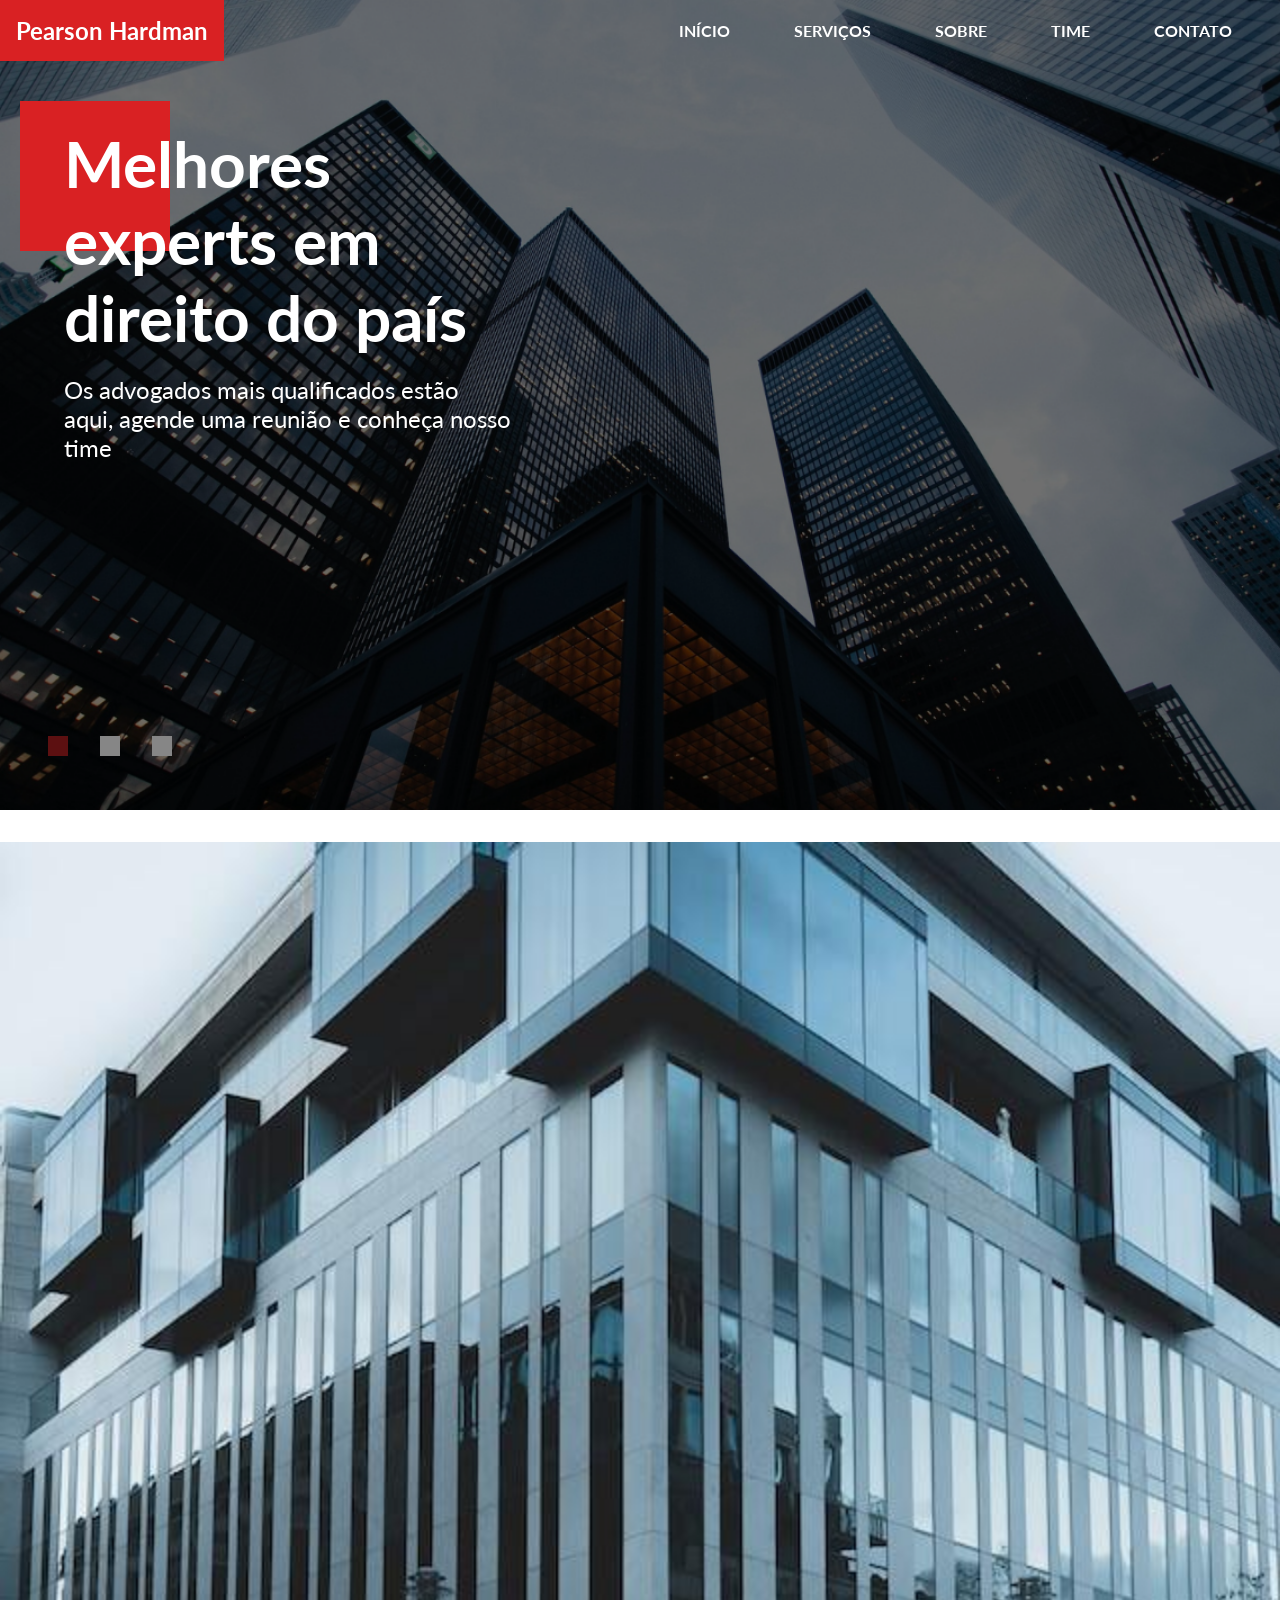
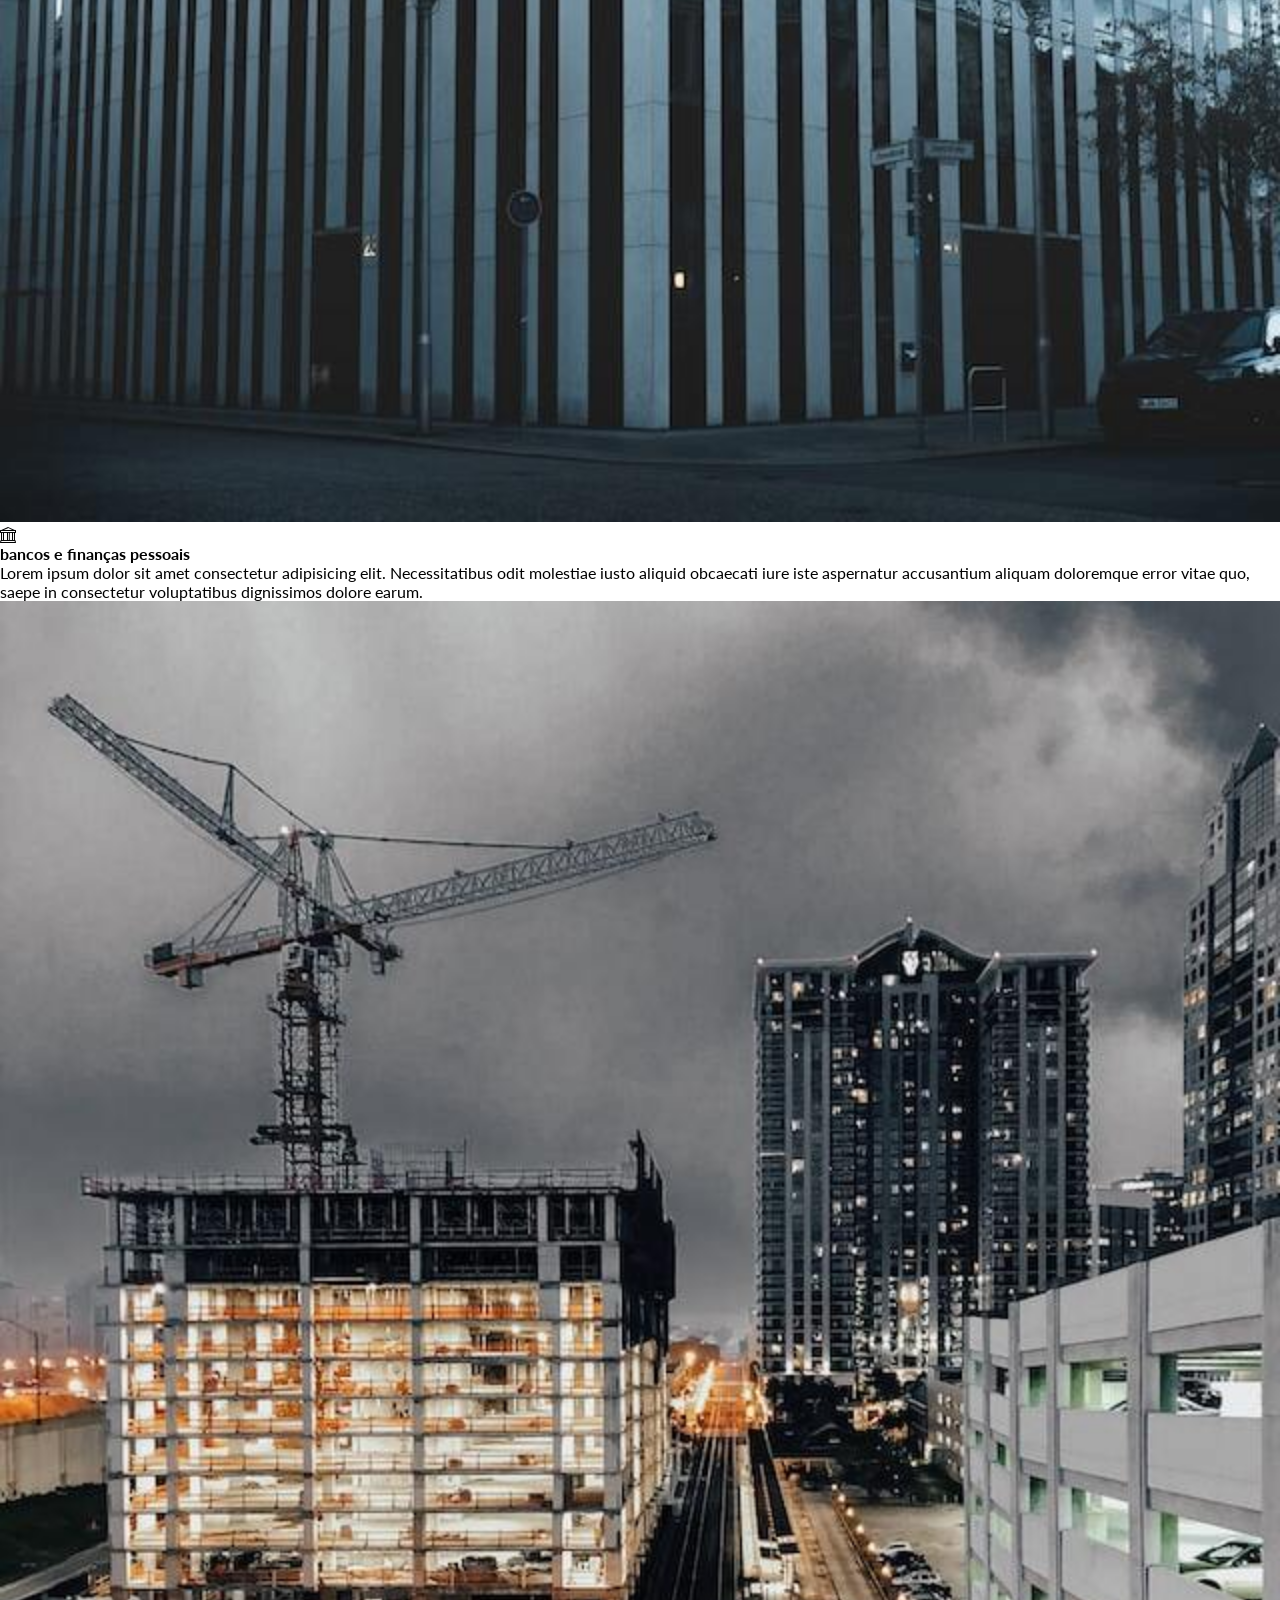
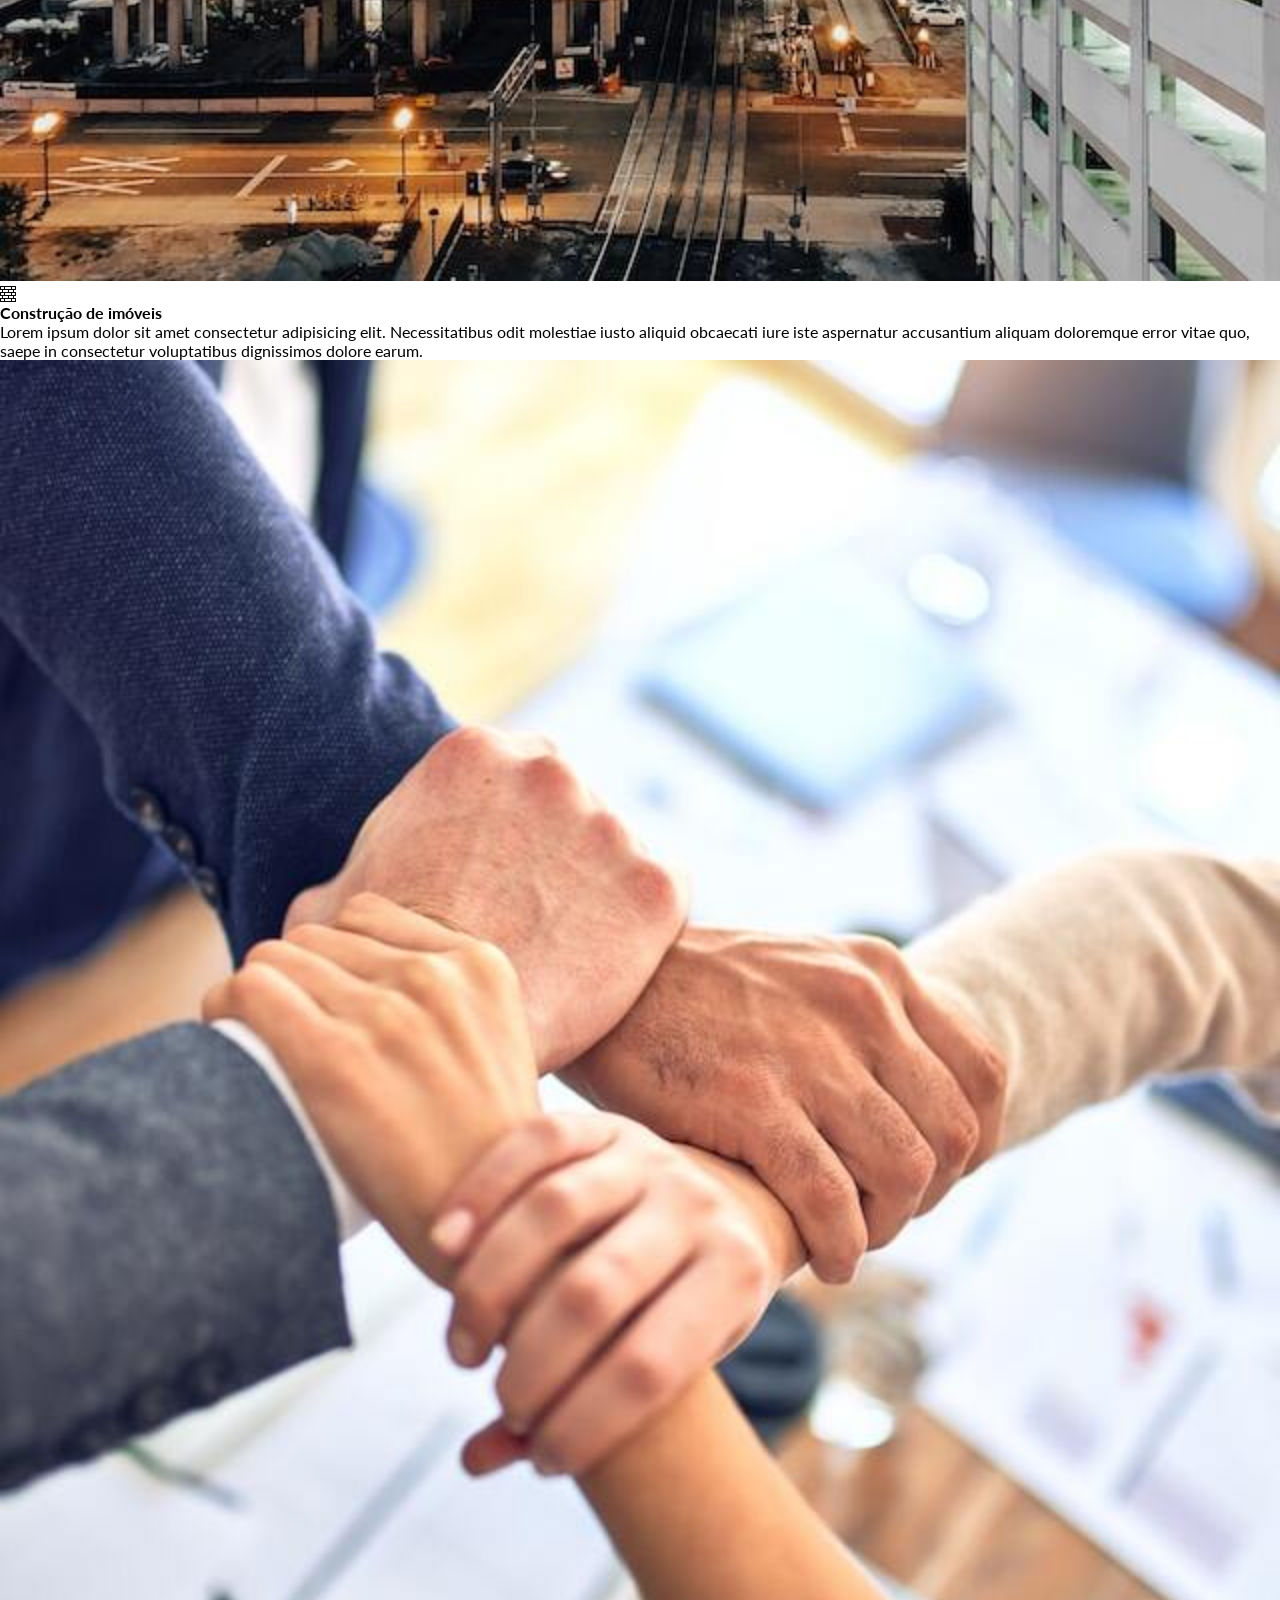
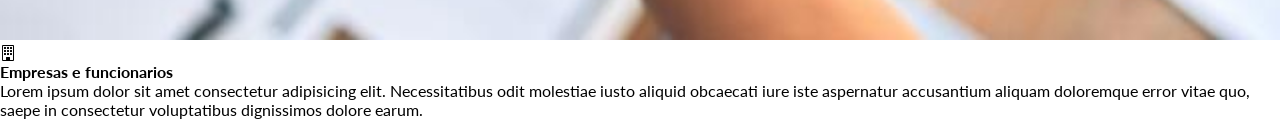
==== index.html @ b657261f "html main and div.other-services" ====
<!DOCTYPE html>
<html lang="en">
<head>
    <meta charset="UTF-8">
    <meta name="viewport" content="width=device-width, initial-scale=1.0">
    <title>Harvey</title>
    <link rel="stylesheet" href="./css/style.css">

    <!-- Google fonts -->
    <link rel="preconnect" href="https://fonts.googleapis.com">
    <link rel="preconnect" href="https://fonts.gstatic.com" crossorigin>
    <link href="https://fonts.googleapis.com/css2?family=Lato:ital,wght@0,100;0,300;0,400;0,700;0,900;1,100;1,300;1,400;1,700;1,900&display=swap" rel="stylesheet">
    <!--  Bootstrap icons-->
    <link rel="stylesheet" href="https://cdn.jsdelivr.net/npm/bootstrap-icons@1.11.3/font/bootstrap-icons.min.css">
    
</head>
<body>
    <!-- Cabeçalho e Banner -->
    <header id="header">
        <div id="inner-header">
            <h2 id="brand">Pearson Hardman</h2>
            <nav id="navbar"> 
                <a href="#header">Início</a>
                <a href="#expertise-areas">Serviços</a>
                <a href="#about">Sobre</a>
                <a href="#team">Time</a>
                <a href="#contact">Contato</a>
            </nav>
        </div>
        <div class="banner active">
            <span class="square"></span>
            <h2> Melhores experts em direito do país</h2>
            <p>Os advogados mais qualificados estão aqui, agende uma reunião e conheça nosso time</p>
        </div>
        <div class="banner">
            <span class="square"></span>
            <h2>Advogados</h2>
            <p>Melhores experts em direito do país</p>
        </div>
        <div class="dots">
            <div class="dot active"></div>
            <div class="dot"></div>
            <div class="dot"></div>
        </div>
    </header>
<!-- Áreas de atuação -->
    <main id="expertise-areas" class="text-image-section">
         </div>
         <div id="expertise-information" class="text-container">

         </div>
         <div id="expertise-image-container" class="image-container">

         </div>
         <div id="other-services">
            <div class="service">
                <img src="images/img/img/bank.jpg" alt="Banco">
                <i class="bi bi-bank"></i>
                <div class="service-info"></div>
                <h4>bancos e finanças pessoais</h4>
                <p>Lorem ipsum dolor sit amet consectetur adipisicing elit. Necessitatibus odit molestiae iusto aliquid obcaecati iure iste aspernatur accusantium aliquam doloremque error vitae quo, saepe in consectetur voluptatibus dignissimos dolore earum.</p>
                
            </div>
            <div class="service">
                <img src="images/img/img/construction.jpg" alt="Construção">
                <i class="bi bi-bricks"></i>
                <div class="service-info"></div>
                <h4>Construção de imóveis</h4>
                <p>Lorem ipsum dolor sit amet consectetur adipisicing elit. Necessitatibus odit molestiae iusto aliquid obcaecati iure iste aspernatur accusantium aliquam doloremque error vitae quo, saepe in consectetur voluptatibus dignissimos dolore earum.</p>
                
            </div>
            <div class="service">
                <img src="images/img/img/company.jpg" alt="Empresa">
                <i class="bi bi-building"></i>
                <div class="service-info"></div>
                <h4>Empresas e funcionarios</h4>
                <p>Lorem ipsum dolor sit amet consectetur adipisicing elit. Necessitatibus odit molestiae iusto aliquid obcaecati iure iste aspernatur accusantium aliquam doloremque error vitae quo, saepe in consectetur voluptatibus dignissimos dolore earum.</p>
                
            </div>
         </div>
    </main>
</body>
</html>
---- css/style.css ----
:root {
    --main-color: #d92123;
    --primary-text-color: #fff;
    --secondary-text-color: #191919;
    --secondary-color: #868686;
    --tertiary-color: #eff3f4;
    --secondary-bg-color: #5c1011;

}
* {

    font-family: "Lato";
    padding: 0;
    margin: 0;
    box-sizing: border-box;
    }
    
    a {
    text-decoration: none;
    }
    
    img {
    width: 100%;
    }
    /* id */
    #header{
        min-height: 90vh;
        background-image: url("../images/img/img/main_banner4.png") ;
        background-size: cover;
        background-position: center;
        color: var(--primary-text-color);
        margin-bottom: 2rem;
    }
    #inner-header{
        /* padrão linha */
        display: flex;
        /* alinhamento horizontal, eixo x */
        justify-content: space-between;
        /* alinhamento vertical, eixo y */
        align-items: center;
    }
    #brand {
        background-color: var(--main-color);
        padding: 1rem;
    }
    
    #navbar{
        display: flex;
        gap: 2rem;   /* espaçamento */
        text-transform: uppercase; /* texto em maiúsculo */
        margin-right: 2rem;

    }
    #navbar a{
        color: var(--primary-text-color);
        font-weight: bold;
        padding: 1rem;
    }
   
    h1 { 
        color:violet;
    }

    .banner.active{
        opacity: 1; /*banner ativo é mostrado*/

    }

    .banner{
        max-width: 45%; /*máximo de largura*/
        opacity: 0;
        padding: 4rem;
        position: absolute;
        

    }

    .banner h2{
        font-size: 4rem;
        margin-bottom: 1.2rem;
        position: relative;
        z-index: 2; /*ordenar camada*/
    }

    .banner p{
        font-size: 1.5rem;
    }

    .square{
        display: block;
        width: 150px;
        height: 150px;
        background-color: var(--main-color);
        position: absolute;
        left: 20px;
        top: 40px;
        z-index: 1;
    }
    .dots{
        display: flex;
        gap: 2rem; /*distancia entre eles*/
        position: absolute;
        bottom: 9rem;
        left: 3rem;
    }

    .dot{
        width: 20px;
        height: 20px;
        background-color: var(--secondary-color);

    }

    .dot.active{
        background-color: var(--secondary-bg-color);
    }
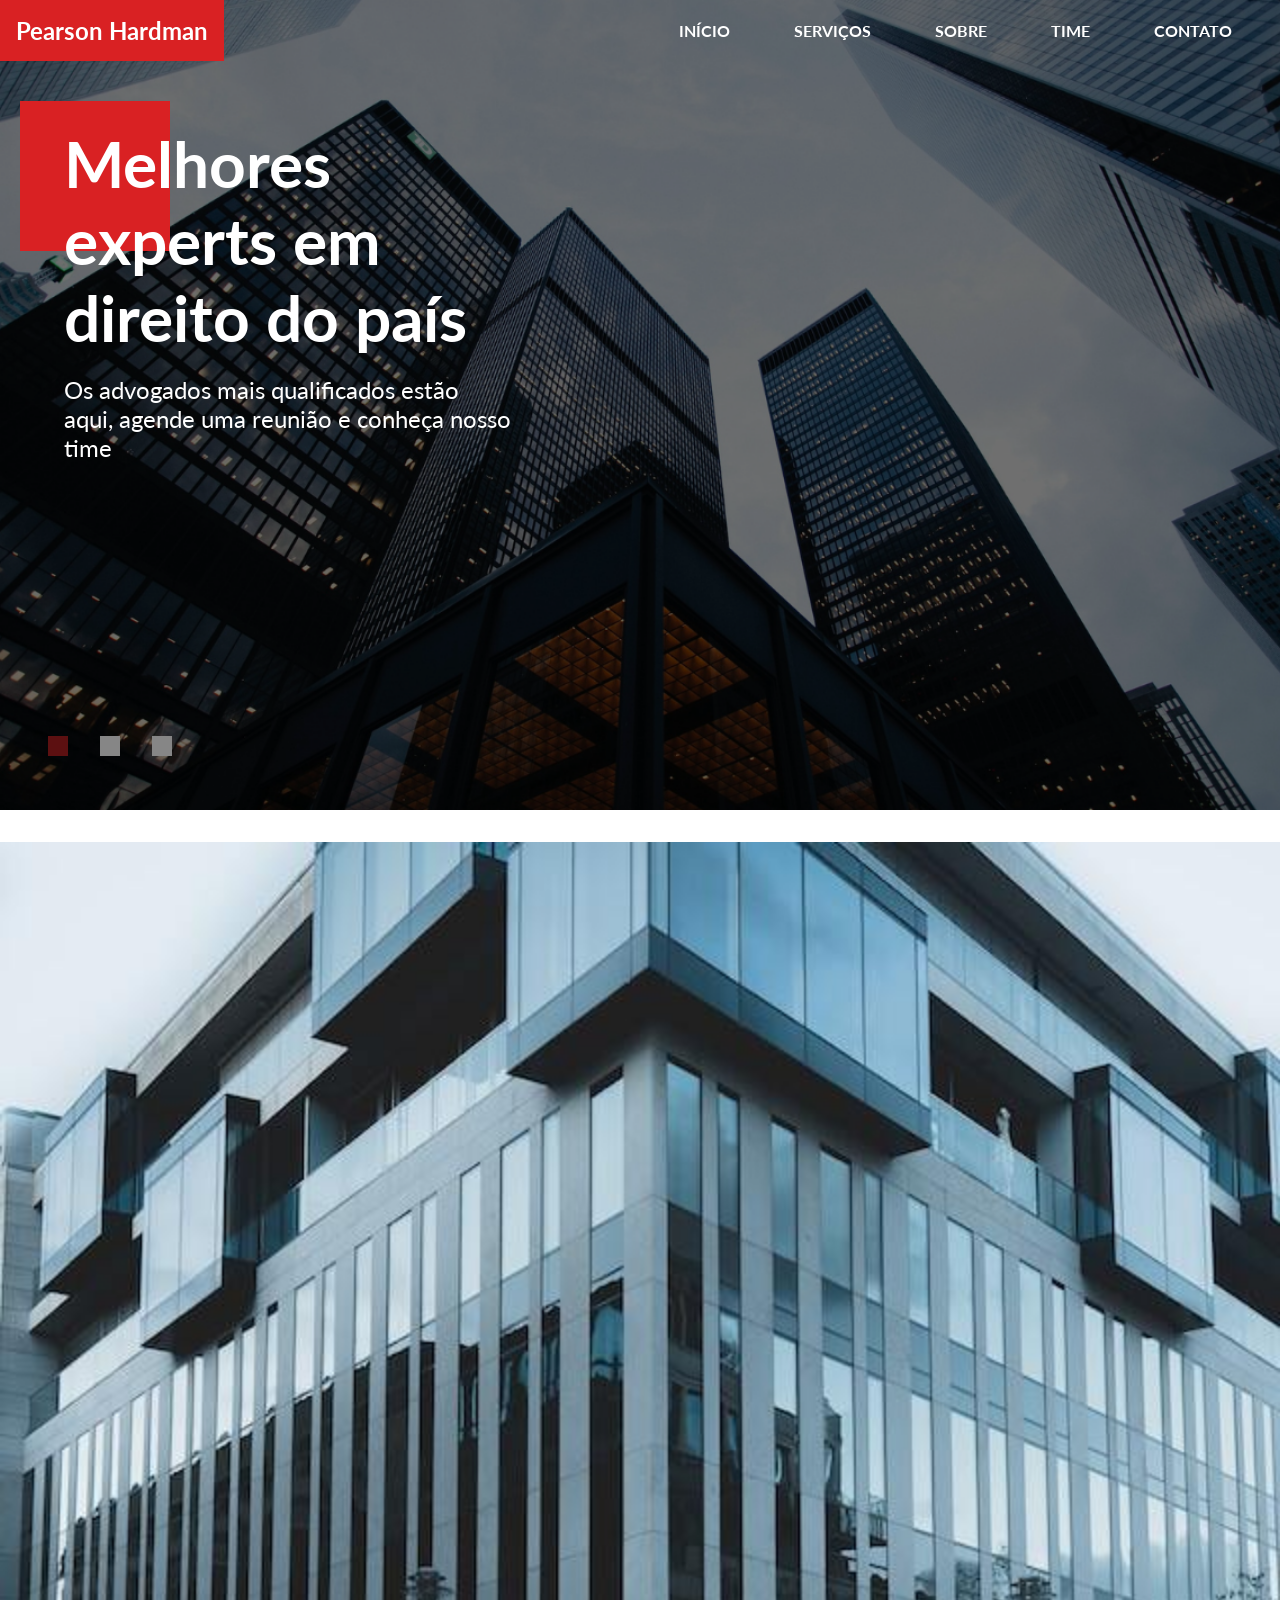
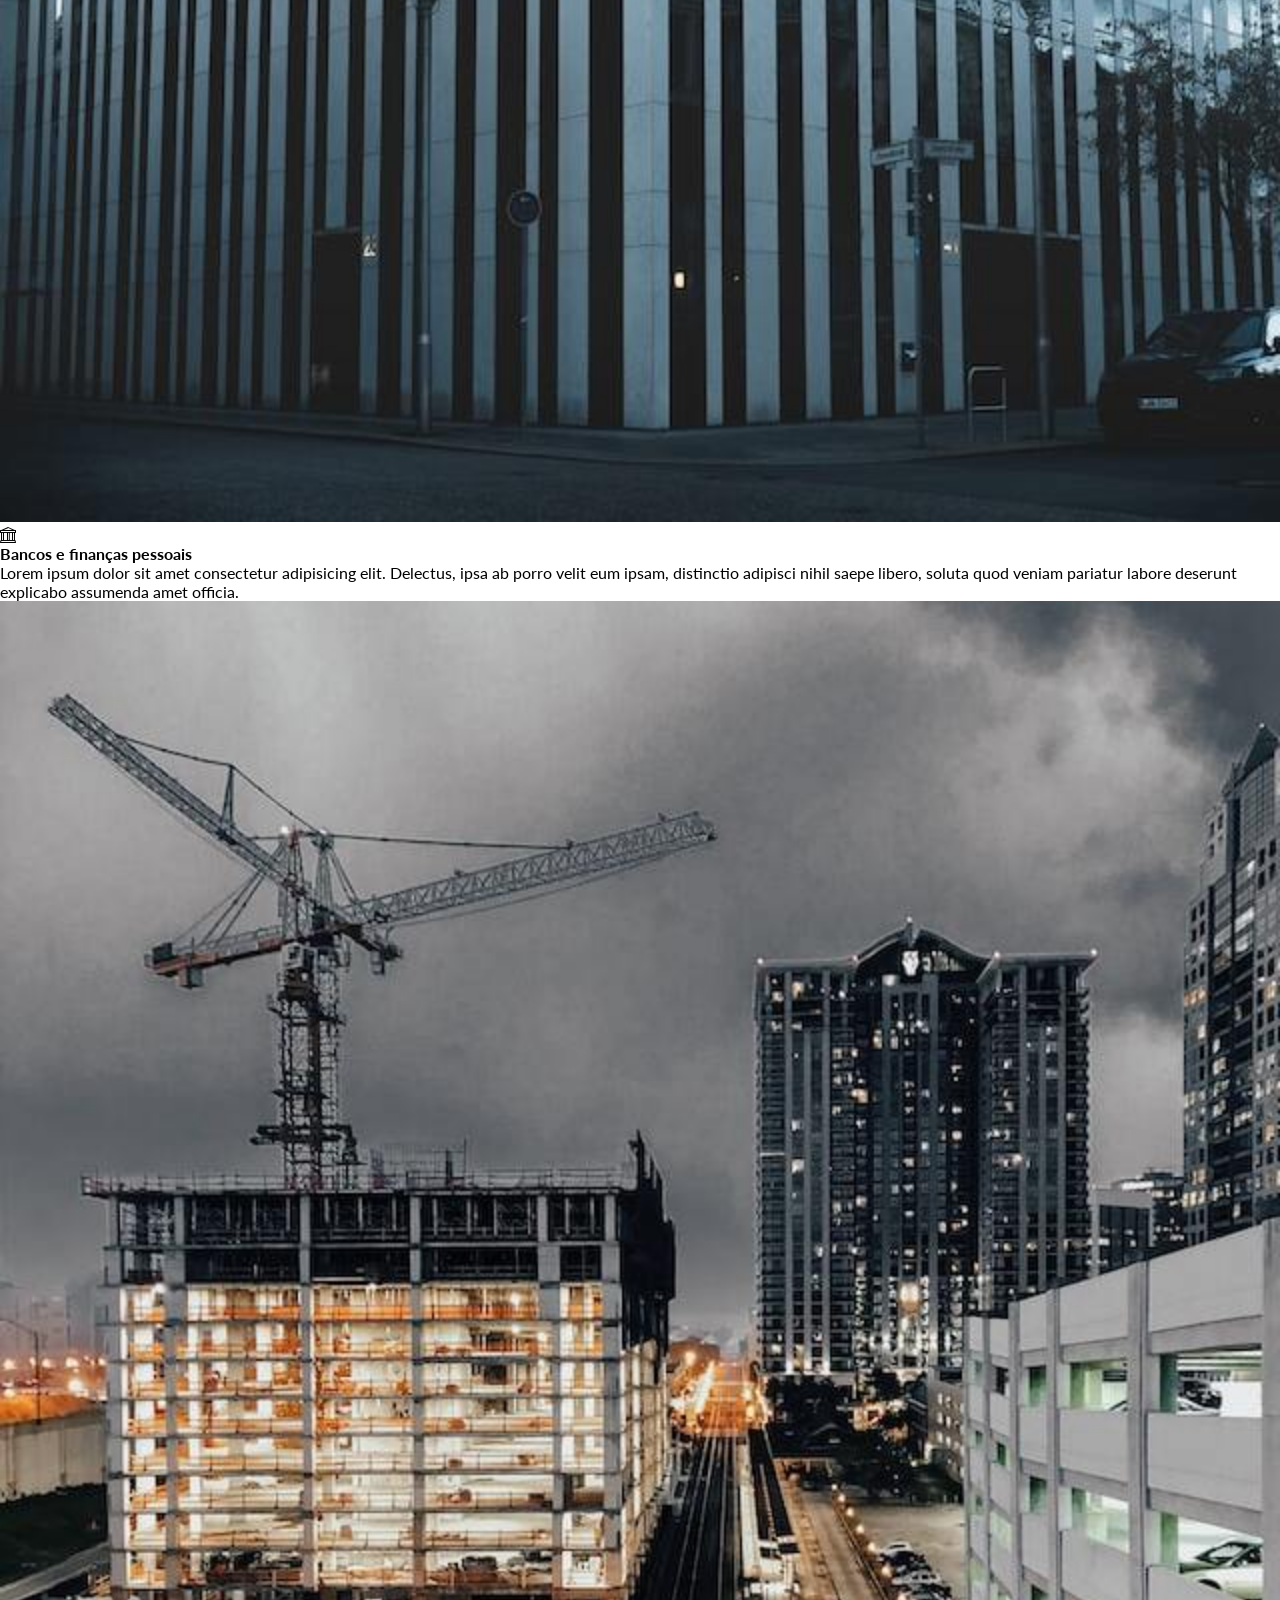
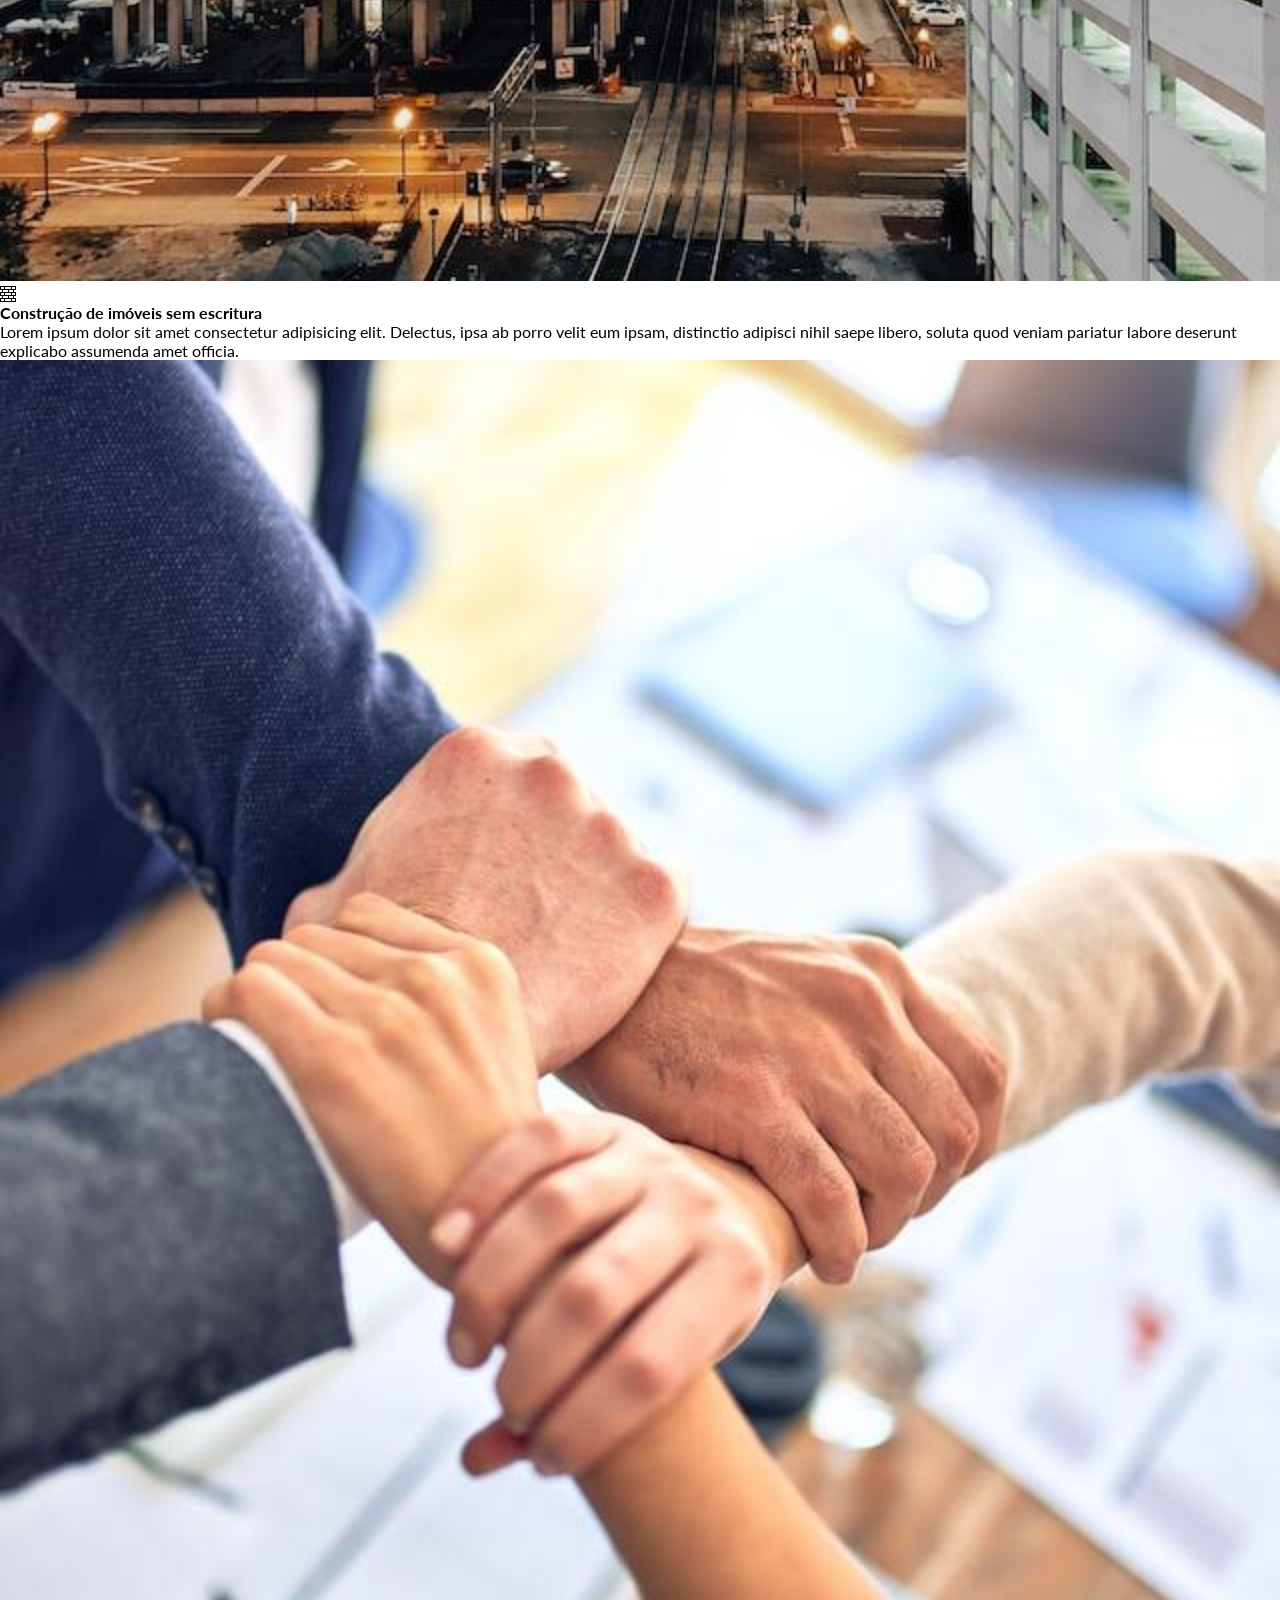
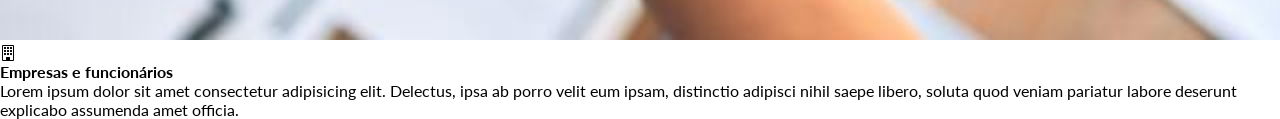
==== commit ada2b7f3: "html main and div.other-services" ====
--- a/index.html
+++ b/index.html
@@ -3,23 +3,21 @@
 <head>
     <meta charset="UTF-8">
     <meta name="viewport" content="width=device-width, initial-scale=1.0">
-    <title>Harvey</title>
+    <title>Person Hardman</title>
     <link rel="stylesheet" href="./css/style.css">
-
-    <!-- Google fonts -->
-    <link rel="preconnect" href="https://fonts.googleapis.com">
-    <link rel="preconnect" href="https://fonts.gstatic.com" crossorigin>
-    <link href="https://fonts.googleapis.com/css2?family=Lato:ital,wght@0,100;0,300;0,400;0,700;0,900;1,100;1,300;1,400;1,700;1,900&display=swap" rel="stylesheet">
-    <!--  Bootstrap icons-->
-    <link rel="stylesheet" href="https://cdn.jsdelivr.net/npm/bootstrap-icons@1.11.3/font/bootstrap-icons.min.css">
-    
+    <!-- Google Fonts -->
+        <link rel="preconnect" href="https://fonts.googleapis.com">
+        <link rel="preconnect" href="https://fonts.gstatic.com" crossorigin>
+        <link href="https://fonts.googleapis.com/css2?family=Lato:ital,wght@0,100;0,300;0,400;0,700;0,900;1,100;1,300;1,400;1,700;1,900&display=swap" rel="stylesheet">
+    <!-- Bootstrap Icons  -->
+        <link rel="stylesheet" href="https://cdn.jsdelivr.net/npm/bootstrap-icons@1.11.3/font/bootstrap-icons.min.css">
 </head>
 <body>
     <!-- Cabeçalho e Banner -->
     <header id="header">
         <div id="inner-header">
             <h2 id="brand">Pearson Hardman</h2>
-            <nav id="navbar"> 
+            <nav id="navbar">
                 <a href="#header">Início</a>
                 <a href="#expertise-areas">Serviços</a>
                 <a href="#about">Sobre</a>
@@ -28,12 +26,13 @@
             </nav>
         </div>
         <div class="banner active">
-            <span class="square"></span>
-            <h2> Melhores experts em direito do país</h2>
-            <p>Os advogados mais qualificados estão aqui, agende uma reunião e conheça nosso time</p>
+            <span class="square"></span>            
+            <h2>Melhores experts em direito do país</h2>
+            <p>Os advogados mais qualificados estão aqui, agende uma reunião e conheça nosso time
+            </p>
         </div>
         <div class="banner">
-            <span class="square"></span>
+            <span class="square"></span>            
             <h2>Advogados</h2>
             <p>Melhores experts em direito do país</p>
         </div>
@@ -43,41 +42,43 @@
             <div class="dot"></div>
         </div>
     </header>
-<!-- Áreas de atuação -->
+    <!-- Áreas de atuação -->
     <main id="expertise-areas" class="text-image-section">
-         </div>
-         <div id="expertise-information" class="text-container">
+        <div id="expertise-information" class="text-container">
+        </div>
+        <div id="expertise-image-container" class="image-container">
+        </div>
+        <div id="other-services">
+            <div class="service">
+                <img src="images/bank.jpg" alt="Banco">
+                <i class="bi bi-bank"></i>
+                <div class="service-info">
+                    <h4>Bancos e finanças pessoais</h4>
+                    <p>Lorem ipsum dolor sit amet consectetur adipisicing elit. Delectus, ipsa ab porro velit eum ipsam, distinctio adipisci nihil saepe libero, soluta quod veniam pariatur labore deserunt explicabo assumenda amet officia.</p>
+                </div>
 
-         </div>
-         <div id="expertise-image-container" class="image-container">
-
-         </div>
-         <div id="other-services">
-            <div class="service">
-                <img src="images/img/img/bank.jpg" alt="Banco">
-                <i class="bi bi-bank"></i>
-                <div class="service-info"></div>
-                <h4>bancos e finanças pessoais</h4>
-                <p>Lorem ipsum dolor sit amet consectetur adipisicing elit. Necessitatibus odit molestiae iusto aliquid obcaecati iure iste aspernatur accusantium aliquam doloremque error vitae quo, saepe in consectetur voluptatibus dignissimos dolore earum.</p>
-                
             </div>
             <div class="service">
-                <img src="images/img/img/construction.jpg" alt="Construção">
+                <img src="images/construction.jpg" alt="Construção">
                 <i class="bi bi-bricks"></i>
-                <div class="service-info"></div>
-                <h4>Construção de imóveis</h4>
-                <p>Lorem ipsum dolor sit amet consectetur adipisicing elit. Necessitatibus odit molestiae iusto aliquid obcaecati iure iste aspernatur accusantium aliquam doloremque error vitae quo, saepe in consectetur voluptatibus dignissimos dolore earum.</p>
-                
+                <div class="service-info">
+                    <h4>Construção de imóveis sem escritura</h4>
+                    <p>Lorem ipsum dolor sit amet consectetur adipisicing elit. Delectus, ipsa ab porro velit eum ipsam, distinctio adipisci nihil saepe libero, soluta quod veniam pariatur labore deserunt explicabo assumenda amet officia.</p>
+                </div>
+
+            </div>            
+            <div class="service">
+                <img src="images/company.jpg" alt="Empresa">
+                <i class="bi bi-building"></i>
+                <div class="service-info">
+                    <h4>Empresas e funcionários</h4>
+                    <p>Lorem ipsum dolor sit amet consectetur adipisicing elit. Delectus, ipsa ab porro velit eum ipsam, distinctio adipisci nihil saepe libero, soluta quod veniam pariatur labore deserunt explicabo assumenda amet officia.</p>
+                </div>
+
             </div>
-            <div class="service">
-                <img src="images/img/img/company.jpg" alt="Empresa">
-                <i class="bi bi-building"></i>
-                <div class="service-info"></div>
-                <h4>Empresas e funcionarios</h4>
-                <p>Lorem ipsum dolor sit amet consectetur adipisicing elit. Necessitatibus odit molestiae iusto aliquid obcaecati iure iste aspernatur accusantium aliquam doloremque error vitae quo, saepe in consectetur voluptatibus dignissimos dolore earum.</p>
-                
-            </div>
-         </div>
+           
+        </div>
+
     </main>
 </body>
 </html>
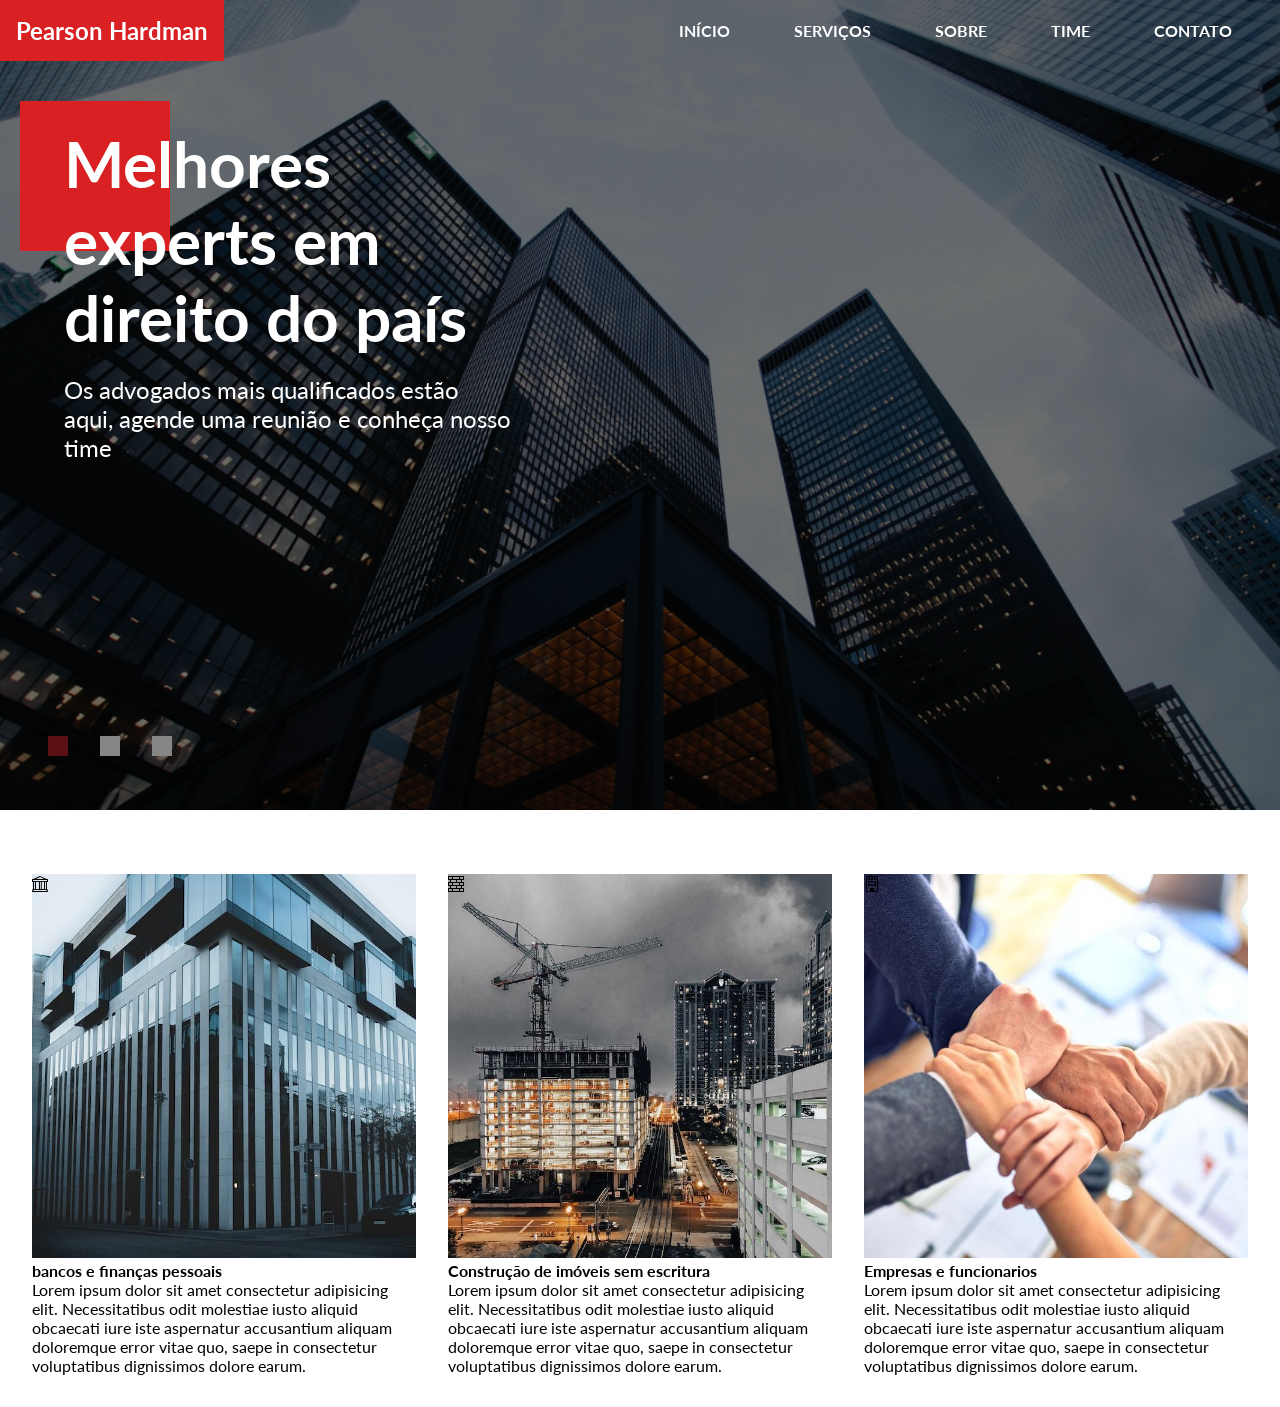
==== commit 4a0a2686: "ajuste de banner" ====
--- a/index.html
+++ b/index.html
@@ -3,21 +3,23 @@
 <head>
     <meta charset="UTF-8">
     <meta name="viewport" content="width=device-width, initial-scale=1.0">
-    <title>Person Hardman</title>
+    <title>Harvey</title>
     <link rel="stylesheet" href="./css/style.css">
-    <!-- Google Fonts -->
-        <link rel="preconnect" href="https://fonts.googleapis.com">
-        <link rel="preconnect" href="https://fonts.gstatic.com" crossorigin>
-        <link href="https://fonts.googleapis.com/css2?family=Lato:ital,wght@0,100;0,300;0,400;0,700;0,900;1,100;1,300;1,400;1,700;1,900&display=swap" rel="stylesheet">
-    <!-- Bootstrap Icons  -->
-        <link rel="stylesheet" href="https://cdn.jsdelivr.net/npm/bootstrap-icons@1.11.3/font/bootstrap-icons.min.css">
+
+    <!-- Google fonts -->
+    <link rel="preconnect" href="https://fonts.googleapis.com">
+    <link rel="preconnect" href="https://fonts.gstatic.com" crossorigin>
+    <link href="https://fonts.googleapis.com/css2?family=Lato:ital,wght@0,100;0,300;0,400;0,700;0,900;1,100;1,300;1,400;1,700;1,900&display=swap" rel="stylesheet">
+    <!--  Bootstrap icons-->
+    <link rel="stylesheet" href="https://cdn.jsdelivr.net/npm/bootstrap-icons@1.11.3/font/bootstrap-icons.min.css">
+    
 </head>
 <body>
     <!-- Cabeçalho e Banner -->
     <header id="header">
         <div id="inner-header">
             <h2 id="brand">Pearson Hardman</h2>
-            <nav id="navbar">
+            <nav id="navbar"> 
                 <a href="#header">Início</a>
                 <a href="#expertise-areas">Serviços</a>
                 <a href="#about">Sobre</a>
@@ -26,13 +28,12 @@
             </nav>
         </div>
         <div class="banner active">
-            <span class="square"></span>            
-            <h2>Melhores experts em direito do país</h2>
-            <p>Os advogados mais qualificados estão aqui, agende uma reunião e conheça nosso time
-            </p>
+            <span class="square"></span>
+            <h2> Melhores experts em direito do país</h2>
+            <p>Os advogados mais qualificados estão aqui, agende uma reunião e conheça nosso time</p>
         </div>
         <div class="banner">
-            <span class="square"></span>            
+            <span class="square"></span>
             <h2>Advogados</h2>
             <p>Melhores experts em direito do país</p>
         </div>
@@ -42,43 +43,41 @@
             <div class="dot"></div>
         </div>
     </header>
-    <!-- Áreas de atuação -->
+<!-- Áreas de atuação -->
     <main id="expertise-areas" class="text-image-section">
-        <div id="expertise-information" class="text-container">
-        </div>
-        <div id="expertise-image-container" class="image-container">
-        </div>
-        <div id="other-services">
+         </div>
+         <div id="expertise-information" class="text-container">
+
+         </div>
+         <div id="expertise-image-container" class="image-container">
+
+         </div>
+         <div id="other-services">
             <div class="service">
-                <img src="images/bank.jpg" alt="Banco">
+                <img src="images/img/img/bank.jpg" alt="Banco">
                 <i class="bi bi-bank"></i>
-                <div class="service-info">
-                    <h4>Bancos e finanças pessoais</h4>
-                    <p>Lorem ipsum dolor sit amet consectetur adipisicing elit. Delectus, ipsa ab porro velit eum ipsam, distinctio adipisci nihil saepe libero, soluta quod veniam pariatur labore deserunt explicabo assumenda amet officia.</p>
-                </div>
-
+                <div class="service-info"></div>
+                <h4>bancos e finanças pessoais</h4>
+                <p>Lorem ipsum dolor sit amet consectetur adipisicing elit. Necessitatibus odit molestiae iusto aliquid obcaecati iure iste aspernatur accusantium aliquam doloremque error vitae quo, saepe in consectetur voluptatibus dignissimos dolore earum.</p>
+                
             </div>
             <div class="service">
-                <img src="images/construction.jpg" alt="Construção">
+                <img src="images/img/img/construction.jpg" alt="Construção">
                 <i class="bi bi-bricks"></i>
-                <div class="service-info">
-                    <h4>Construção de imóveis sem escritura</h4>
-                    <p>Lorem ipsum dolor sit amet consectetur adipisicing elit. Delectus, ipsa ab porro velit eum ipsam, distinctio adipisci nihil saepe libero, soluta quod veniam pariatur labore deserunt explicabo assumenda amet officia.</p>
-                </div>
-
-            </div>            
+                <div class="service-info"></div>
+                <h4>Construção de imóveis sem escritura</h4>
+                <p>Lorem ipsum dolor sit amet consectetur adipisicing elit. Necessitatibus odit molestiae iusto aliquid obcaecati iure iste aspernatur accusantium aliquam doloremque error vitae quo, saepe in consectetur voluptatibus dignissimos dolore earum.</p>
+                
+            </div>
             <div class="service">
-                <img src="images/company.jpg" alt="Empresa">
+                <img src="images/img/img/company.jpg" alt="Empresa">
                 <i class="bi bi-building"></i>
-                <div class="service-info">
-                    <h4>Empresas e funcionários</h4>
-                    <p>Lorem ipsum dolor sit amet consectetur adipisicing elit. Delectus, ipsa ab porro velit eum ipsam, distinctio adipisci nihil saepe libero, soluta quod veniam pariatur labore deserunt explicabo assumenda amet officia.</p>
-                </div>
-
+                <div class="service-info"></div>
+                <h4>Empresas e funcionarios</h4>
+                <p>Lorem ipsum dolor sit amet consectetur adipisicing elit. Necessitatibus odit molestiae iusto aliquid obcaecati iure iste aspernatur accusantium aliquam doloremque error vitae quo, saepe in consectetur voluptatibus dignissimos dolore earum.</p>
+                
             </div>
-           
-        </div>
-
+         </div>
     </main>
 </body>
 </html>
--- a/css/style.css
+++ b/css/style.css
@@ -113,4 +113,23 @@
 
     .dot.active{
         background-color: var(--secondary-bg-color);
+    }
+    
+    #other-services{
+        width: 100%;
+        display: flex;
+        gap: 2rem;
+        padding: 2rem;
+
+    }
+
+    .service{
+        position: relative;
+
+    }
+    
+    .service i{
+        position: absolute;
+        left: 0;
+        top: 0;
     }
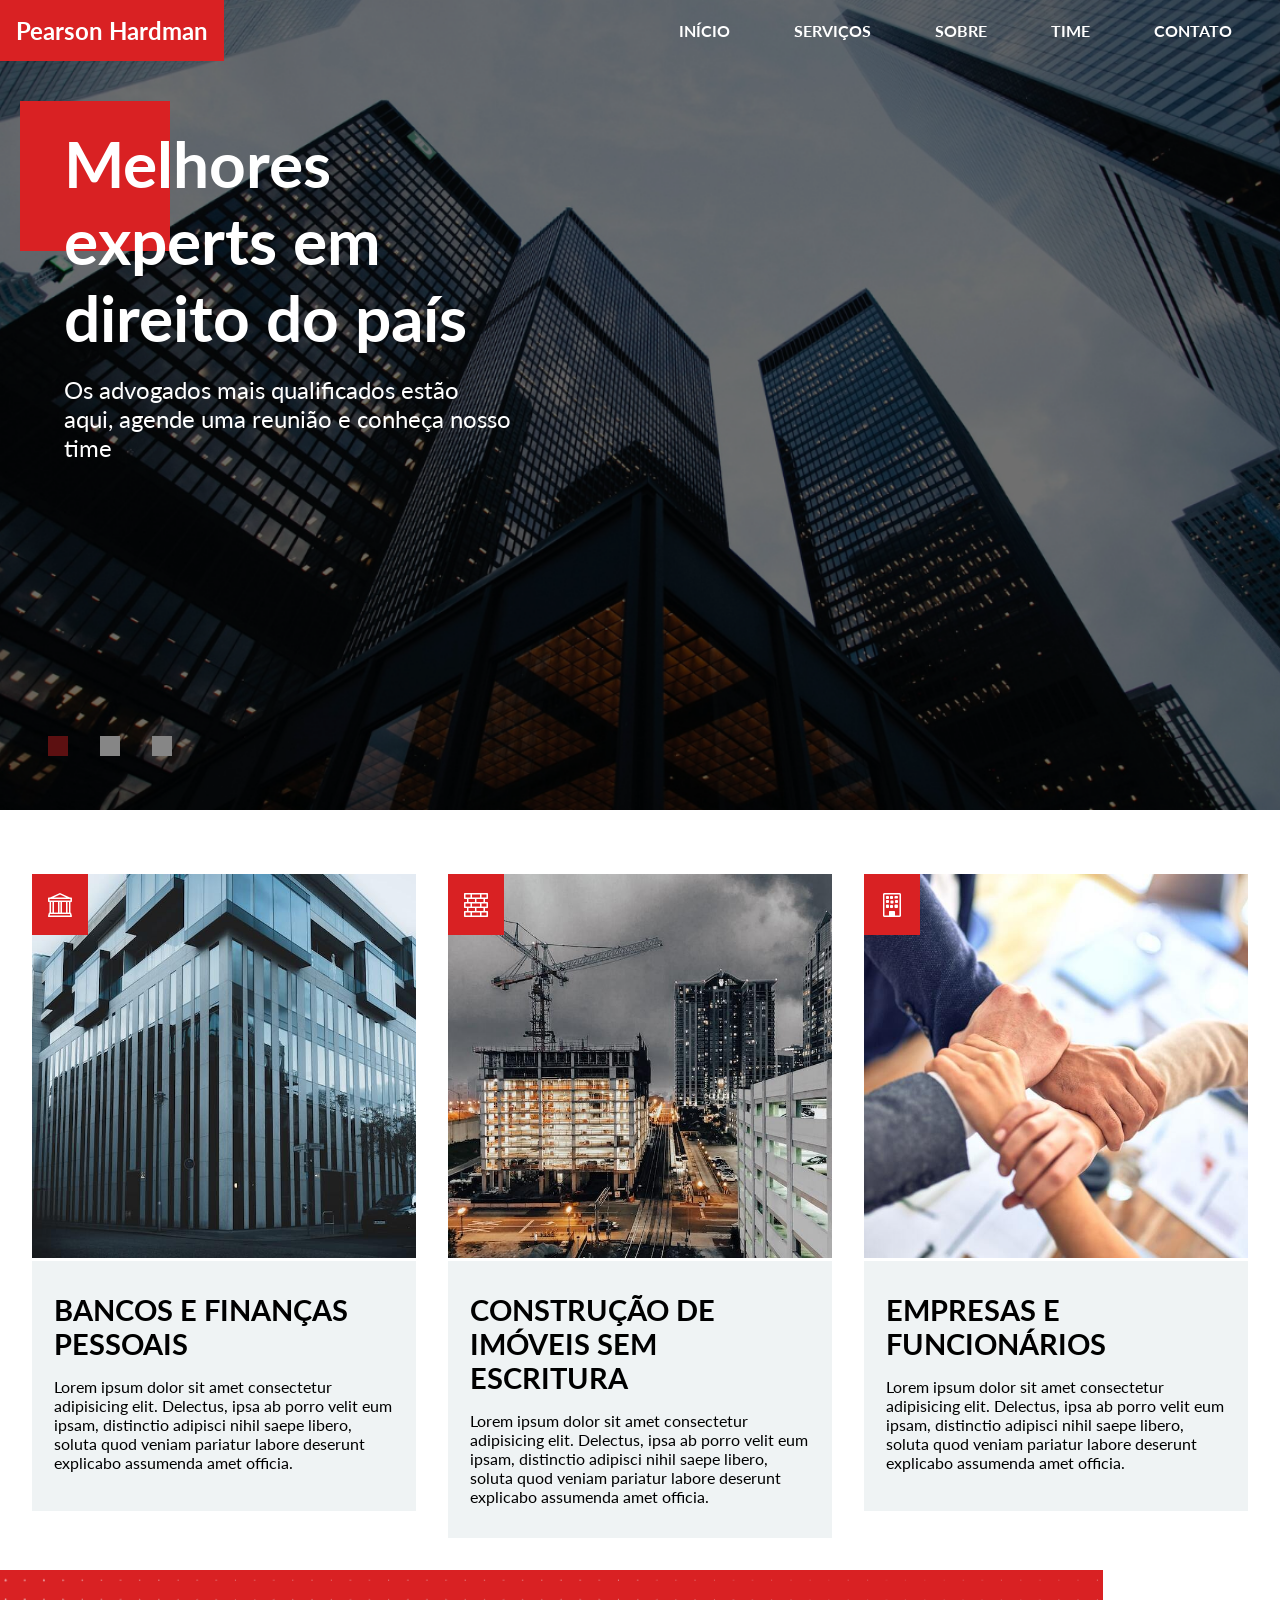
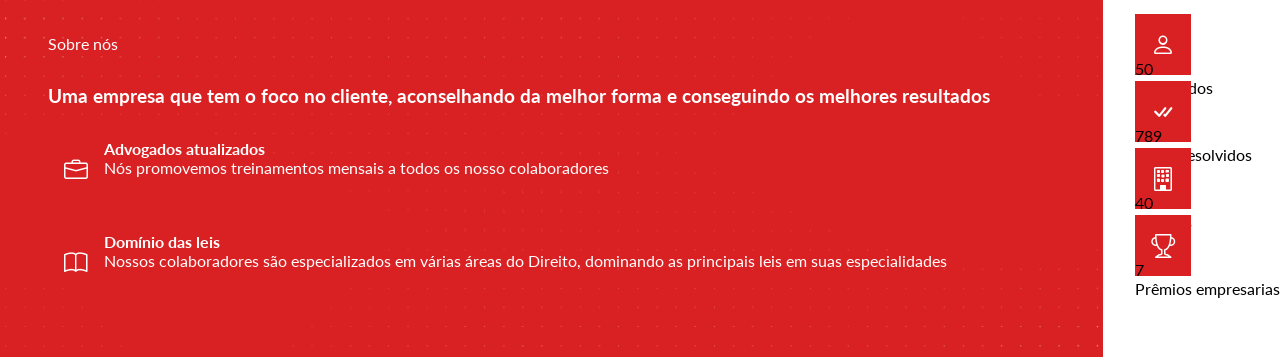
==== commit c30861ea: "Atualização CSS" ====
--- a/index.html
+++ b/index.html
@@ -3,23 +3,21 @@
 <head>
     <meta charset="UTF-8">
     <meta name="viewport" content="width=device-width, initial-scale=1.0">
-    <title>Harvey</title>
+    <title>Person Hardman</title>
     <link rel="stylesheet" href="./css/style.css">
-
-    <!-- Google fonts -->
-    <link rel="preconnect" href="https://fonts.googleapis.com">
-    <link rel="preconnect" href="https://fonts.gstatic.com" crossorigin>
-    <link href="https://fonts.googleapis.com/css2?family=Lato:ital,wght@0,100;0,300;0,400;0,700;0,900;1,100;1,300;1,400;1,700;1,900&display=swap" rel="stylesheet">
-    <!--  Bootstrap icons-->
-    <link rel="stylesheet" href="https://cdn.jsdelivr.net/npm/bootstrap-icons@1.11.3/font/bootstrap-icons.min.css">
-    
+    <!-- Google Fonts -->
+        <link rel="preconnect" href="https://fonts.googleapis.com">
+        <link rel="preconnect" href="https://fonts.gstatic.com" crossorigin>
+        <link href="https://fonts.googleapis.com/css2?family=Lato:ital,wght@0,100;0,300;0,400;0,700;0,900;1,100;1,300;1,400;1,700;1,900&display=swap" rel="stylesheet">
+    <!-- Bootstrap Icons  -->
+        <link rel="stylesheet" href="https://cdn.jsdelivr.net/npm/bootstrap-icons@1.11.3/font/bootstrap-icons.min.css">
 </head>
 <body>
     <!-- Cabeçalho e Banner -->
     <header id="header">
         <div id="inner-header">
             <h2 id="brand">Pearson Hardman</h2>
-            <nav id="navbar"> 
+            <nav id="navbar">
                 <a href="#header">Início</a>
                 <a href="#expertise-areas">Serviços</a>
                 <a href="#about">Sobre</a>
@@ -28,12 +26,13 @@
             </nav>
         </div>
         <div class="banner active">
-            <span class="square"></span>
-            <h2> Melhores experts em direito do país</h2>
-            <p>Os advogados mais qualificados estão aqui, agende uma reunião e conheça nosso time</p>
+            <span class="square"></span>            
+            <h2>Melhores experts em direito do país</h2>
+            <p>Os advogados mais qualificados estão aqui, agende uma reunião e conheça nosso time
+            </p>
         </div>
         <div class="banner">
-            <span class="square"></span>
+            <span class="square"></span>            
             <h2>Advogados</h2>
             <p>Melhores experts em direito do país</p>
         </div>
@@ -43,41 +42,87 @@
             <div class="dot"></div>
         </div>
     </header>
-<!-- Áreas de atuação -->
+    <!-- Áreas de atuação -->
     <main id="expertise-areas" class="text-image-section">
-         </div>
-         <div id="expertise-information" class="text-container">
-
-         </div>
-         <div id="expertise-image-container" class="image-container">
-
-         </div>
-         <div id="other-services">
+        <div id="expertise-information" class="text-container">
+        </div>
+        <div id="expertise-image-container" class="image-container">
+        </div>
+        <div id="other-services">
             <div class="service">
-                <img src="images/img/img/bank.jpg" alt="Banco">
+                <img src="images/bank.jpg" alt="Banco">
                 <i class="bi bi-bank"></i>
-                <div class="service-info"></div>
-                <h4>bancos e finanças pessoais</h4>
-                <p>Lorem ipsum dolor sit amet consectetur adipisicing elit. Necessitatibus odit molestiae iusto aliquid obcaecati iure iste aspernatur accusantium aliquam doloremque error vitae quo, saepe in consectetur voluptatibus dignissimos dolore earum.</p>
-                
+                <div class="service-info">
+                    <h4>Bancos e finanças pessoais</h4>
+                    <p>Lorem ipsum dolor sit amet consectetur adipisicing elit. Delectus, ipsa ab porro velit eum ipsam, distinctio adipisci nihil saepe libero, soluta quod veniam pariatur labore deserunt explicabo assumenda amet officia.</p>
+                </div>
             </div>
             <div class="service">
-                <img src="images/img/img/construction.jpg" alt="Construção">
+                <img src="images/construction.jpg" alt="Construção">
                 <i class="bi bi-bricks"></i>
-                <div class="service-info"></div>
-                <h4>Construção de imóveis sem escritura</h4>
-                <p>Lorem ipsum dolor sit amet consectetur adipisicing elit. Necessitatibus odit molestiae iusto aliquid obcaecati iure iste aspernatur accusantium aliquam doloremque error vitae quo, saepe in consectetur voluptatibus dignissimos dolore earum.</p>
-                
+                <div class="service-info">
+                    <h4>Construção de imóveis sem escritura</h4>
+                    <p>Lorem ipsum dolor sit amet consectetur adipisicing elit. Delectus, ipsa ab porro velit eum ipsam, distinctio adipisci nihil saepe libero, soluta quod veniam pariatur labore deserunt explicabo assumenda amet officia.</p>
+                </div>
+
+            </div>            
+            <div class="service">
+                <img src="images/company.jpg" alt="Empresa">
+                <i class="bi bi-building"></i>
+                <div class="service-info">
+                    <h4>Empresas e funcionários</h4>
+                    <p>Lorem ipsum dolor sit amet consectetur adipisicing elit. Delectus, ipsa ab porro velit eum ipsam, distinctio adipisci nihil saepe libero, soluta quod veniam pariatur labore deserunt explicabo assumenda amet officia.</p>
+                </div>
+
             </div>
-            <div class="service">
-                <img src="images/img/img/company.jpg" alt="Empresa">
+           
+        </div>
+
+    </main>
+    <!-- Seção Sobre nós -->
+    <section id="about">
+        <div id="about-text">
+            <p class="section-subtitle">Sobre nós</p>
+            <h3 class="section-title">
+                Uma empresa que tem o foco no cliente, aconselhando da melhor forma e conseguindo os melhores resultados
+            </h3>
+            <div class="about-description">
+                <i class="bi bi-briefcase"></i>
+                <div>
+                    <h4>Advogados atualizados</h4>
+                    <p>Nós promovemos treinamentos mensais a todos os nosso colaboradores</p>
+                </div>
+            </div>
+            <div class="about-description">
+                <i class="bi bi-book"></i>
+                <div>
+                    <h4>Domínio das leis</h4>
+                    <p>Nossos colaboradores são especializados em várias áreas do Direito, dominando as principais leis em suas especialidades</p>
+                </div>
+            </div>
+        </div>
+        <div id="about-data">
+            <div class="data">
+                <i class="bi bi-person"></i>
+                <p class="number">50</p>
+                <p class="text">Advogados</p>
+            </div>
+            <div class="data">
+                <i class="bi bi-check-all"></i>
+                <p class="number">789</p>
+                <p class="text">Casos resolvidos</p>
+            </div>
+            <div class="data">
                 <i class="bi bi-building"></i>
-                <div class="service-info"></div>
-                <h4>Empresas e funcionarios</h4>
-                <p>Lorem ipsum dolor sit amet consectetur adipisicing elit. Necessitatibus odit molestiae iusto aliquid obcaecati iure iste aspernatur accusantium aliquam doloremque error vitae quo, saepe in consectetur voluptatibus dignissimos dolore earum.</p>
-                
+                <p class="number">40</p>
+                <p class="text">Clientes</p>
             </div>
-         </div>
-    </main>
+            <div class="data">
+                <i class="bi bi-trophy"></i>
+                <p class="number">7</p>
+                <p class="text">Prêmios empresarias</p>
+            </div>
+        </div>
+    </section>
 </body>
 </html>
--- a/css/style.css
+++ b/css/style.css
@@ -1,135 +1,185 @@
 :root {
-    --main-color: #d92123;
-    --primary-text-color: #fff;
-    --secondary-text-color: #191919;
-    --secondary-color: #868686;
-    --tertiary-color: #eff3f4;
-    --secondary-bg-color: #5c1011;
+    --main-color:#d92123;
+    --primary-text-color:#fff;
+    --secondary-text-color:#191919;
+    --secondary-color:#868686;
+    --tertiary-color:#eff3f4;
+    --secondary-bg-color:#5c1011;
+}
 
-}
 * {
-
     font-family: "Lato";
     padding: 0;
     margin: 0;
     box-sizing: border-box;
-    }
-    
-    a {
+}
+
+a {
     text-decoration: none;
-    }
-    
-    img {
+}
+
+img {
     width: 100%;
-    }
-    /* id */
-    #header{
-        min-height: 90vh;
-        background-image: url("../images/img/img/main_banner4.png") ;
-        background-size: cover;
-        background-position: center;
-        color: var(--primary-text-color);
-        margin-bottom: 2rem;
-    }
-    #inner-header{
-        /* padrão linha */
-        display: flex;
-        /* alinhamento horizontal, eixo x */
-        justify-content: space-between;
-        /* alinhamento vertical, eixo y */
-        align-items: center;
-    }
-    #brand {
-        background-color: var(--main-color);
-        padding: 1rem;
-    }
-    
-    #navbar{
-        display: flex;
-        gap: 2rem;   /* espaçamento */
-        text-transform: uppercase; /* texto em maiúsculo */
-        margin-right: 2rem;
+}
 
-    }
-    #navbar a{
-        color: var(--primary-text-color);
-        font-weight: bold;
-        padding: 1rem;
-    }
-   
-    h1 { 
-        color:violet;
-    }
+i {
+    background-color: var(--main-color);
+    color: var(--primary-text-color);
+    font-size: 1.5rem;
+    padding: 1rem;
+}
 
-    .banner.active{
-        opacity: 1; /*banner ativo é mostrado*/
+/* id */
+#header{
+    min-height: 90vh;
+    background-image: url("../images/main_banner4.png");
+    background-size: cover;
+    background-position: center;
+    color: var(--primary-text-color);
+    margin-bottom: 2rem;
+}
 
-    }
+#inner-header{
+    /* padrão linha */
+    display: flex;
+    /* alinhamento é horizontal, eixo x */
+    justify-content: space-between;
+    /* alinhamento vertical, eixo y */
+    align-items: center;
+}
 
-    .banner{
-        max-width: 45%; /*máximo de largura*/
-        opacity: 0;
-        padding: 4rem;
-        position: absolute;
-        
+#brand {
+    background-color: var(--main-color);
+    padding: 1rem;
+}
 
-    }
+#navbar {
+    display: flex;
+    gap: 2rem;
+    text-transform: uppercase;
+    margin-right: 2rem;
+}
 
-    .banner h2{
-        font-size: 4rem;
-        margin-bottom: 1.2rem;
-        position: relative;
-        z-index: 2; /*ordenar camada*/
-    }
+#navbar a {
+    color: var(--primary-text-color);
+    font-weight: bold;
+    padding: 1rem;
+}
 
-    .banner p{
-        font-size: 1.5rem;
-    }
+.banner.active{
+    opacity: 1; /* banner ativo é mostrado */
+}
 
-    .square{
-        display: block;
-        width: 150px;
-        height: 150px;
-        background-color: var(--main-color);
-        position: absolute;
-        left: 20px;
-        top: 40px;
-        z-index: 1;
-    }
-    .dots{
-        display: flex;
-        gap: 2rem; /*distancia entre eles*/
-        position: absolute;
-        bottom: 9rem;
-        left: 3rem;
-    }
+.banner{
+    max-width: 45%;
+    opacity: 0;
+    padding: 4rem;
+    position: absolute;
+}
 
-    .dot{
-        width: 20px;
-        height: 20px;
-        background-color: var(--secondary-color);
+.banner h2{
+    font-size: 4rem;
+    margin-bottom: 1.2rem;
+    position: relative;
+    z-index:2;
+}
 
-    }
+.banner p{
+    font-size: 1.5rem;
+}
 
-    .dot.active{
-        background-color: var(--secondary-bg-color);
-    }
-    
-    #other-services{
-        width: 100%;
-        display: flex;
-        gap: 2rem;
-        padding: 2rem;
+.square{
+    display:block;
+    width: 150px;
+    height: 150px;
+    background-color: var(--main-color);
+    position: absolute;
+    left: 20px;
+    top: 40px;
+    z-index:1;
+}
 
-    }
+.dots{
+    display:flex;
+    gap:2rem;
+    position: absolute;
+    bottom: 9rem;
+    left:3rem;
+}
 
-    .service{
-        position: relative;
+.dot{
+    width: 20px;
+    height: 20px;
+    background-color: var(--secondary-color);
+}
 
-    }
-    
-    .service i{
-        position: absolute;
-        left: 0;
-        top: 0;
-    }+.dot.active{
+    background-color: var(--secondary-bg-color);
+}
+
+#other-services{
+    width: 100%;
+    display: flex;
+    gap:2rem;
+    padding: 2rem;
+}
+
+.service{
+    position: relative;
+}
+
+.service i{
+    position: absolute;
+    left:0;
+    top:0;
+}
+
+.service-info{
+    background-color: var(--tertiary-color);
+    padding: 2rem 1.4rem;
+    min-height: 250px;
+}
+
+.service h4{
+    font-size: 1.8rem;
+    margin-bottom: 1rem;
+    text-transform: uppercase;
+}
+
+/* Section about - Sobre nós */
+#about{
+    display: flex;
+    flex-wrap: wrap;
+    align-items: center;
+    gap: 2rem;
+}
+#about-text{
+    background-image: url("../images/pattern.png");
+    background-size: cover;
+    background-position: center;
+    color: var(--primary-text-color);
+    display: flex;
+    flex: 1 1 0;
+    /* flex: grow shrink basis */
+    /* grow - define quanto o elemento cresce em relação aos outros */
+    /* shrink - define quanto ele encolhe quando não há espaço */
+    /* basis - define o tamanho inicial do elemento antes de aplicar o crescimento e encolhimento */
+    flex-direction: column;
+    justify-content: center;
+    gap: 2rem;
+    padding: 4rem 3rem;
+
+}
+
+#about-text .section-subtitle,
+#about-text .section-title{
+    color: var(--primary-text-color)
+}
+
+#about-text i {
+    background-color: transparent;
+}
+
+.about-description{
+    display: flex;
+}
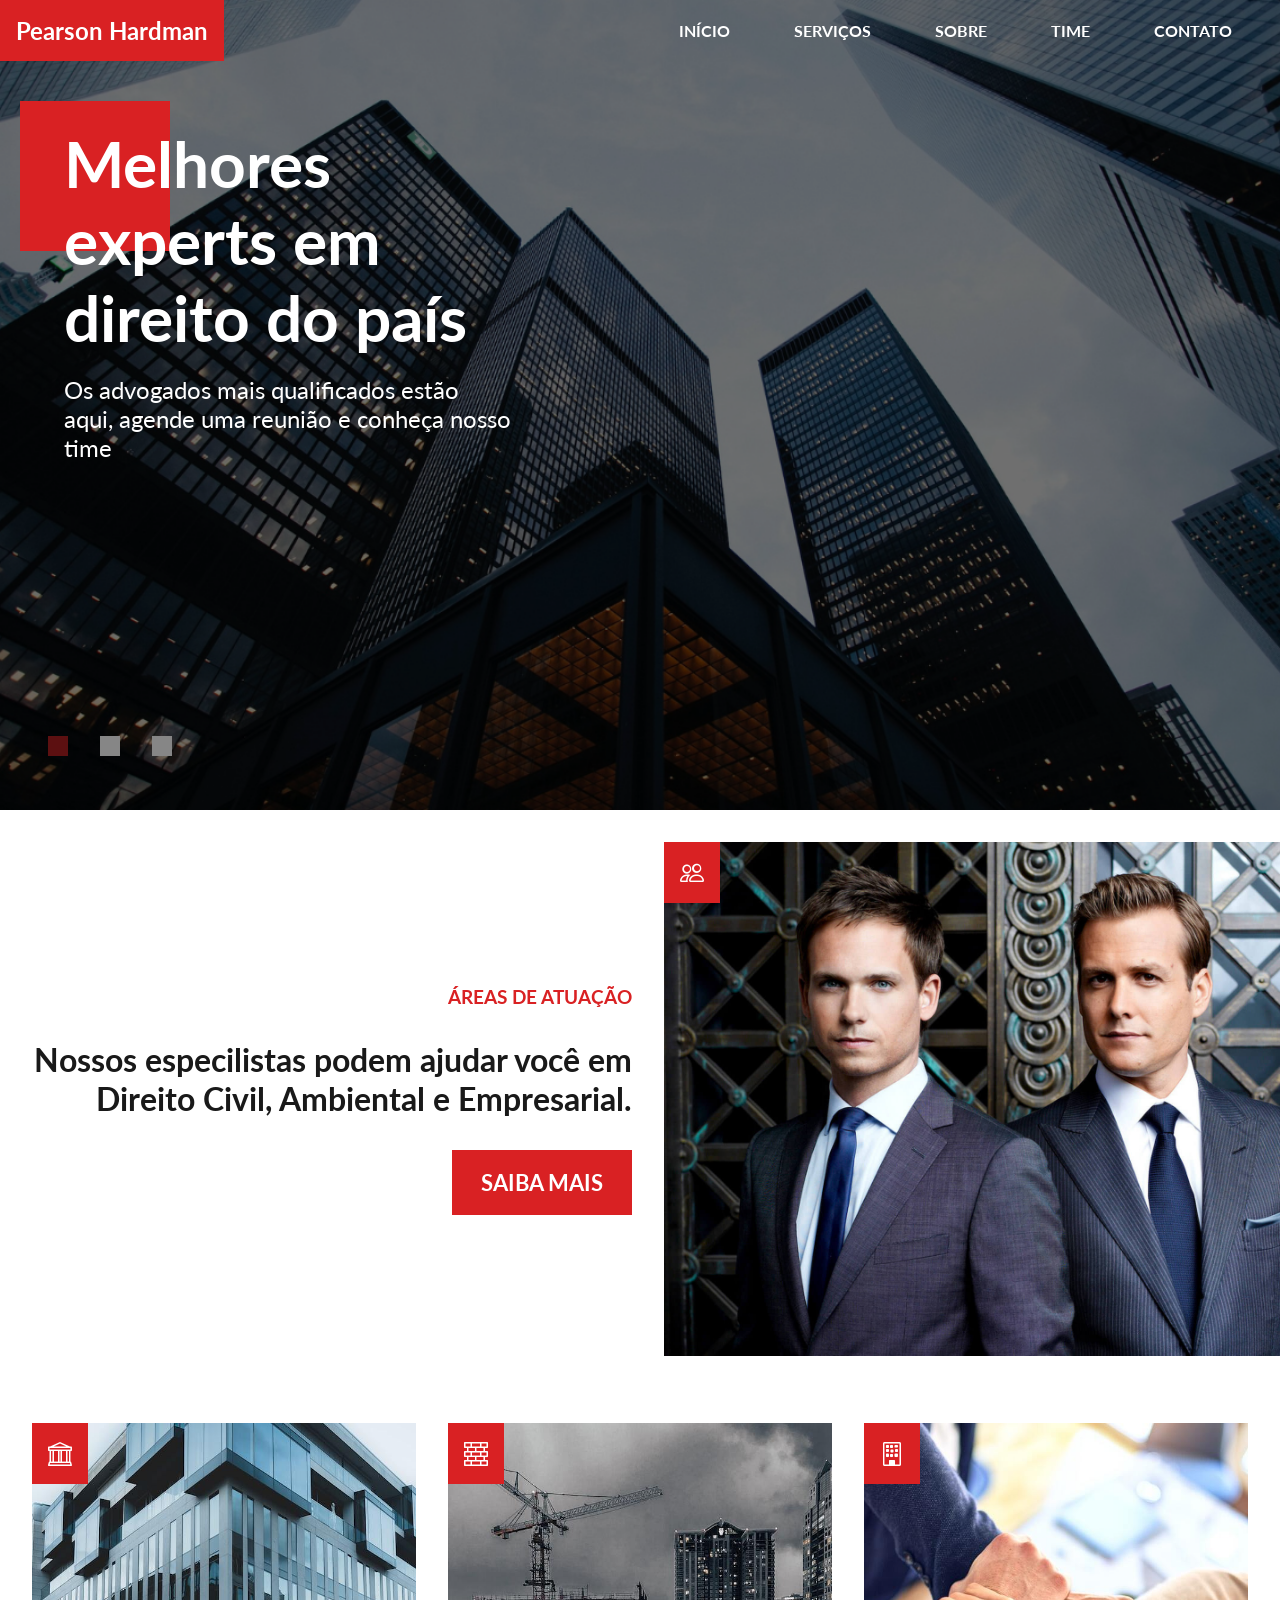
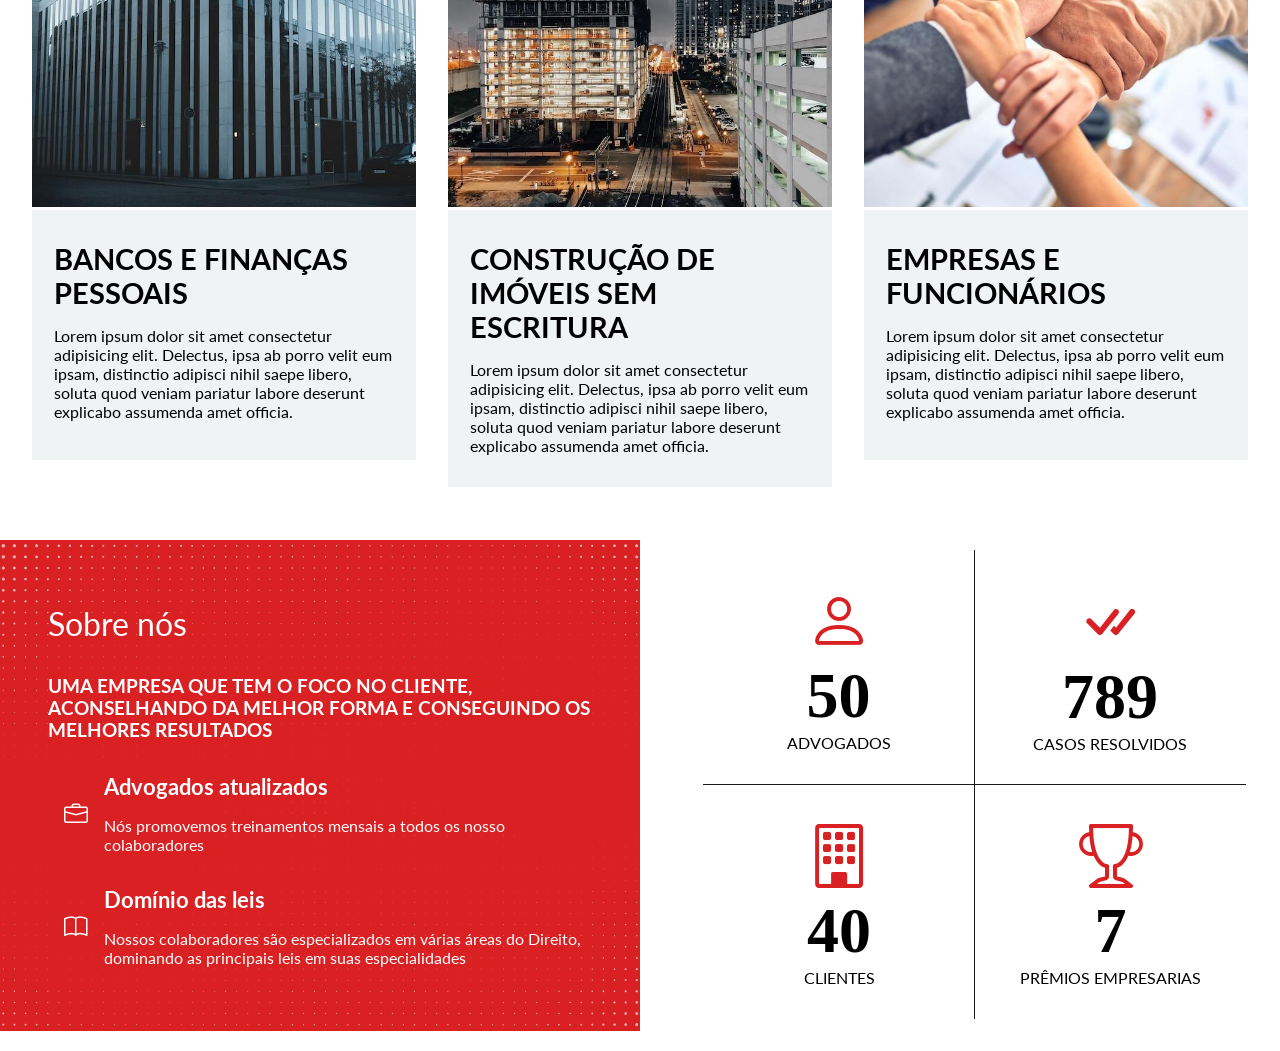
==== commit 17f0aa75: "Atualização CSS" ====
--- a/index.html
+++ b/index.html
@@ -45,8 +45,14 @@
     <!-- Áreas de atuação -->
     <main id="expertise-areas" class="text-image-section">
         <div id="expertise-information" class="text-container">
+            <h3 class="section-title">Áreas de atuação</h3>
+            <p class="section-subtitle">Nossos especilistas podem ajudar você em Direito Civil, Ambiental e Empresarial.</p>
+            <a href="#" class="btn">Saiba Mais</a>
         </div>
         <div id="expertise-image-container" class="image-container">
+            <i class="bi bi-people"></i>
+            <img src="images/employees_banner.jpg" alt="Advogados da Person Hardman">
+            
         </div>
         <div id="other-services">
             <div class="service">
--- a/css/style.css
+++ b/css/style.css
@@ -117,11 +117,55 @@
     background-color: var(--secondary-bg-color);
 }
 
+/* Áreas de atuação */
+.text-image-section{
+    display: flex;
+    flex-wrap: wrap;
+    gap: 2rem;
+}
+.text-container{
+    display: flex;
+    flex: 2 1 0;
+    gap: 2rem;
+    flex-direction: column;
+    justify-content: center;
+    text-align: right;
+    font-weight: bold;
+    
+}
+
+.image-container{
+    flex: 1 1 300px;
+    position: relative;
+
+}
+.image-container i{
+    position: absolute;
+    
+}
+.section-title{
+    color: var(--main-color);
+    text-transform: uppercase;
+    
+}
+.section-subtitle{
+    color: var(--secondary-text-color);
+    font-size: 2rem;
+}
+.btn{
+    padding: 1.2rem 1.8rem;
+    text-transform: uppercase;
+    font-size: 1.4rem;
+    background-color: var(--main-color);
+    color: var(--primary-text-color);
+    align-self: end;
+}
 #other-services{
     width: 100%;
     display: flex;
     gap:2rem;
     padding: 2rem;
+    /* flex-wrap: wrap; */
 }
 
 .service{
@@ -182,4 +226,53 @@
 
 .about-description{
     display: flex;
-}
+    align-items: center;
+}
+.about-description h4{
+    font-size: 1.4rem;
+    margin-bottom: 1rem;
+}
+#about-data{
+    display: flex;
+    flex: 1 1 0;
+    flex-wrap: wrap;
+    padding: 2rem;
+
+}
+#about-data .data{
+    width: 50%;
+    display: flex;
+    flex-direction: column;
+    justify-content: center;
+    align-items: center;
+    padding: 2rem; 
+    margin-top: -1px;
+    margin-left: -1px;
+}
+#about-data .data:first-child{
+    border-right: 1px solid var(--secondary-text-color);
+    border-bottom: 1px solid var(--secondary-text-color);
+
+}
+#about-data .data:last-child{
+    border-left: 1px solid var(--secondary-text-color);
+    border-top: 1px solid var(--secondary-text-color);
+
+
+}
+
+#about-data .data i{
+    background-color: transparent;
+    color: var(--main-color);
+    font-size: 4rem;
+    padding: 0;
+
+
+}
+.data .number{
+    font-size: 4rem;
+    font-weight: 900;
+}
+.data .text{
+    text-transform: uppercase;
+}
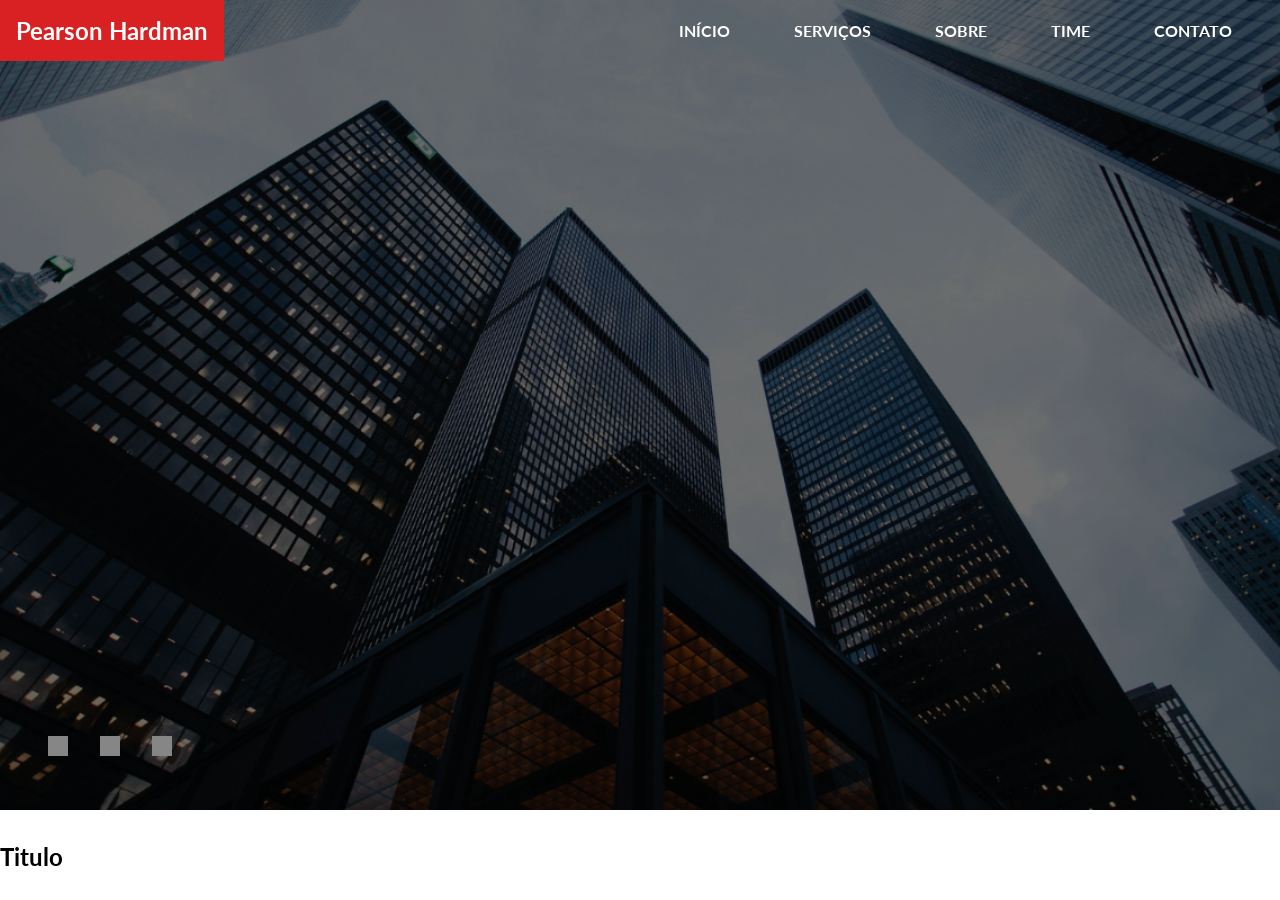
==== commit 833083bf: "Atualização Css" ====
--- a/index.html
+++ b/index.html
@@ -1,23 +1,24 @@
 <!DOCTYPE html>
-<html lang="en">
+<html lang="pt-br">
 <head>
     <meta charset="UTF-8">
     <meta name="viewport" content="width=device-width, initial-scale=1.0">
-    <title>Person Hardman</title>
+    <title>Harvey</title>
     <link rel="stylesheet" href="./css/style.css">
-    <!-- Google Fonts -->
-        <link rel="preconnect" href="https://fonts.googleapis.com">
-        <link rel="preconnect" href="https://fonts.gstatic.com" crossorigin>
-        <link href="https://fonts.googleapis.com/css2?family=Lato:ital,wght@0,100;0,300;0,400;0,700;0,900;1,100;1,300;1,400;1,700;1,900&display=swap" rel="stylesheet">
-    <!-- Bootstrap Icons  -->
-        <link rel="stylesheet" href="https://cdn.jsdelivr.net/npm/bootstrap-icons@1.11.3/font/bootstrap-icons.min.css">
+
+    <!-- Google fonts -->
+    <link rel="preconnect" href="https://fonts.googleapis.com">
+    <link rel="preconnect" href="https://fonts.gstatic.com" crossorigin>
+    <link href="https://fonts.googleapis.com/css2?family=Lato:ital,wght@0,100;0,300;0,400;0,700;0,900;1,100;1,300;1,400;1,700;1,900&display=swap" rel="stylesheet">
+    <!--  Bootstrap icons-->
+    <link rel="stylesheet" href="https://cdn.jsdelivr.net/npm/bootstrap-icons@1.11.3/font/bootstrap-icons.min.css">
+    
 </head>
 <body>
-    <!-- Cabeçalho e Banner -->
     <header id="header">
         <div id="inner-header">
             <h2 id="brand">Pearson Hardman</h2>
-            <nav id="navbar">
+            <nav id="navbar"> 
                 <a href="#header">Início</a>
                 <a href="#expertise-areas">Serviços</a>
                 <a href="#about">Sobre</a>
@@ -25,110 +26,17 @@
                 <a href="#contact">Contato</a>
             </nav>
         </div>
-        <div class="banner active">
-            <span class="square"></span>            
-            <h2>Melhores experts em direito do país</h2>
-            <p>Os advogados mais qualificados estão aqui, agende uma reunião e conheça nosso time
-            </p>
-        </div>
         <div class="banner">
-            <span class="square"></span>            
-            <h2>Advogados</h2>
-            <p>Melhores experts em direito do país</p>
+            <span class="square"></span>
+            <h2> Melhores experts em direito do país</h2>
+            <p>Os advogados mais qualificados estão aqui, agende uma reunião e conheça nosso time</p>
         </div>
         <div class="dots">
-            <div class="dot active"></div>
+            <div class="dot"></div>
             <div class="dot"></div>
             <div class="dot"></div>
         </div>
     </header>
-    <!-- Áreas de atuação -->
-    <main id="expertise-areas" class="text-image-section">
-        <div id="expertise-information" class="text-container">
-            <h3 class="section-title">Áreas de atuação</h3>
-            <p class="section-subtitle">Nossos especilistas podem ajudar você em Direito Civil, Ambiental e Empresarial.</p>
-            <a href="#" class="btn">Saiba Mais</a>
-        </div>
-        <div id="expertise-image-container" class="image-container">
-            <i class="bi bi-people"></i>
-            <img src="images/employees_banner.jpg" alt="Advogados da Person Hardman">
-            
-        </div>
-        <div id="other-services">
-            <div class="service">
-                <img src="images/bank.jpg" alt="Banco">
-                <i class="bi bi-bank"></i>
-                <div class="service-info">
-                    <h4>Bancos e finanças pessoais</h4>
-                    <p>Lorem ipsum dolor sit amet consectetur adipisicing elit. Delectus, ipsa ab porro velit eum ipsam, distinctio adipisci nihil saepe libero, soluta quod veniam pariatur labore deserunt explicabo assumenda amet officia.</p>
-                </div>
-            </div>
-            <div class="service">
-                <img src="images/construction.jpg" alt="Construção">
-                <i class="bi bi-bricks"></i>
-                <div class="service-info">
-                    <h4>Construção de imóveis sem escritura</h4>
-                    <p>Lorem ipsum dolor sit amet consectetur adipisicing elit. Delectus, ipsa ab porro velit eum ipsam, distinctio adipisci nihil saepe libero, soluta quod veniam pariatur labore deserunt explicabo assumenda amet officia.</p>
-                </div>
-
-            </div>            
-            <div class="service">
-                <img src="images/company.jpg" alt="Empresa">
-                <i class="bi bi-building"></i>
-                <div class="service-info">
-                    <h4>Empresas e funcionários</h4>
-                    <p>Lorem ipsum dolor sit amet consectetur adipisicing elit. Delectus, ipsa ab porro velit eum ipsam, distinctio adipisci nihil saepe libero, soluta quod veniam pariatur labore deserunt explicabo assumenda amet officia.</p>
-                </div>
-
-            </div>
-           
-        </div>
-
-    </main>
-    <!-- Seção Sobre nós -->
-    <section id="about">
-        <div id="about-text">
-            <p class="section-subtitle">Sobre nós</p>
-            <h3 class="section-title">
-                Uma empresa que tem o foco no cliente, aconselhando da melhor forma e conseguindo os melhores resultados
-            </h3>
-            <div class="about-description">
-                <i class="bi bi-briefcase"></i>
-                <div>
-                    <h4>Advogados atualizados</h4>
-                    <p>Nós promovemos treinamentos mensais a todos os nosso colaboradores</p>
-                </div>
-            </div>
-            <div class="about-description">
-                <i class="bi bi-book"></i>
-                <div>
-                    <h4>Domínio das leis</h4>
-                    <p>Nossos colaboradores são especializados em várias áreas do Direito, dominando as principais leis em suas especialidades</p>
-                </div>
-            </div>
-        </div>
-        <div id="about-data">
-            <div class="data">
-                <i class="bi bi-person"></i>
-                <p class="number">50</p>
-                <p class="text">Advogados</p>
-            </div>
-            <div class="data">
-                <i class="bi bi-check-all"></i>
-                <p class="number">789</p>
-                <p class="text">Casos resolvidos</p>
-            </div>
-            <div class="data">
-                <i class="bi bi-building"></i>
-                <p class="number">40</p>
-                <p class="text">Clientes</p>
-            </div>
-            <div class="data">
-                <i class="bi bi-trophy"></i>
-                <p class="number">7</p>
-                <p class="text">Prêmios empresarias</p>
-            </div>
-        </div>
-    </section>
+    <h2>Titulo</h2>
 </body>
 </html>
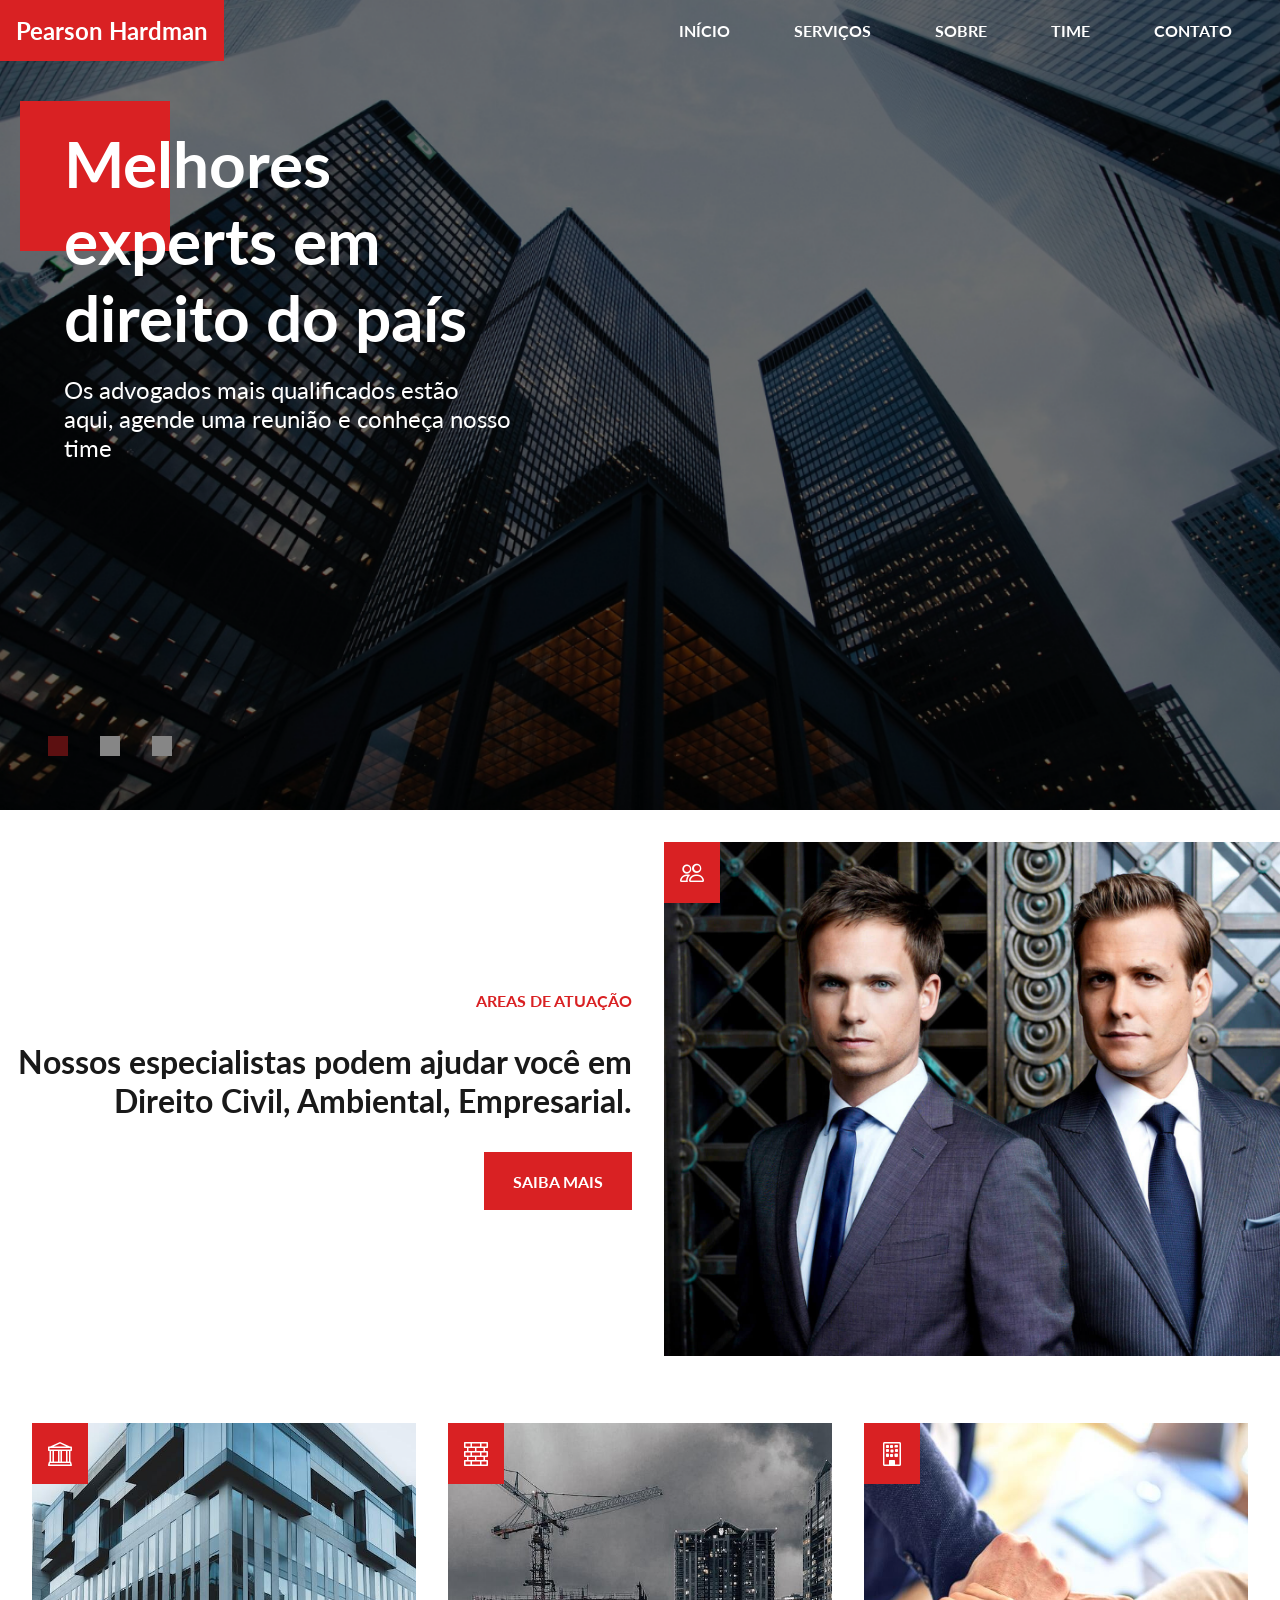
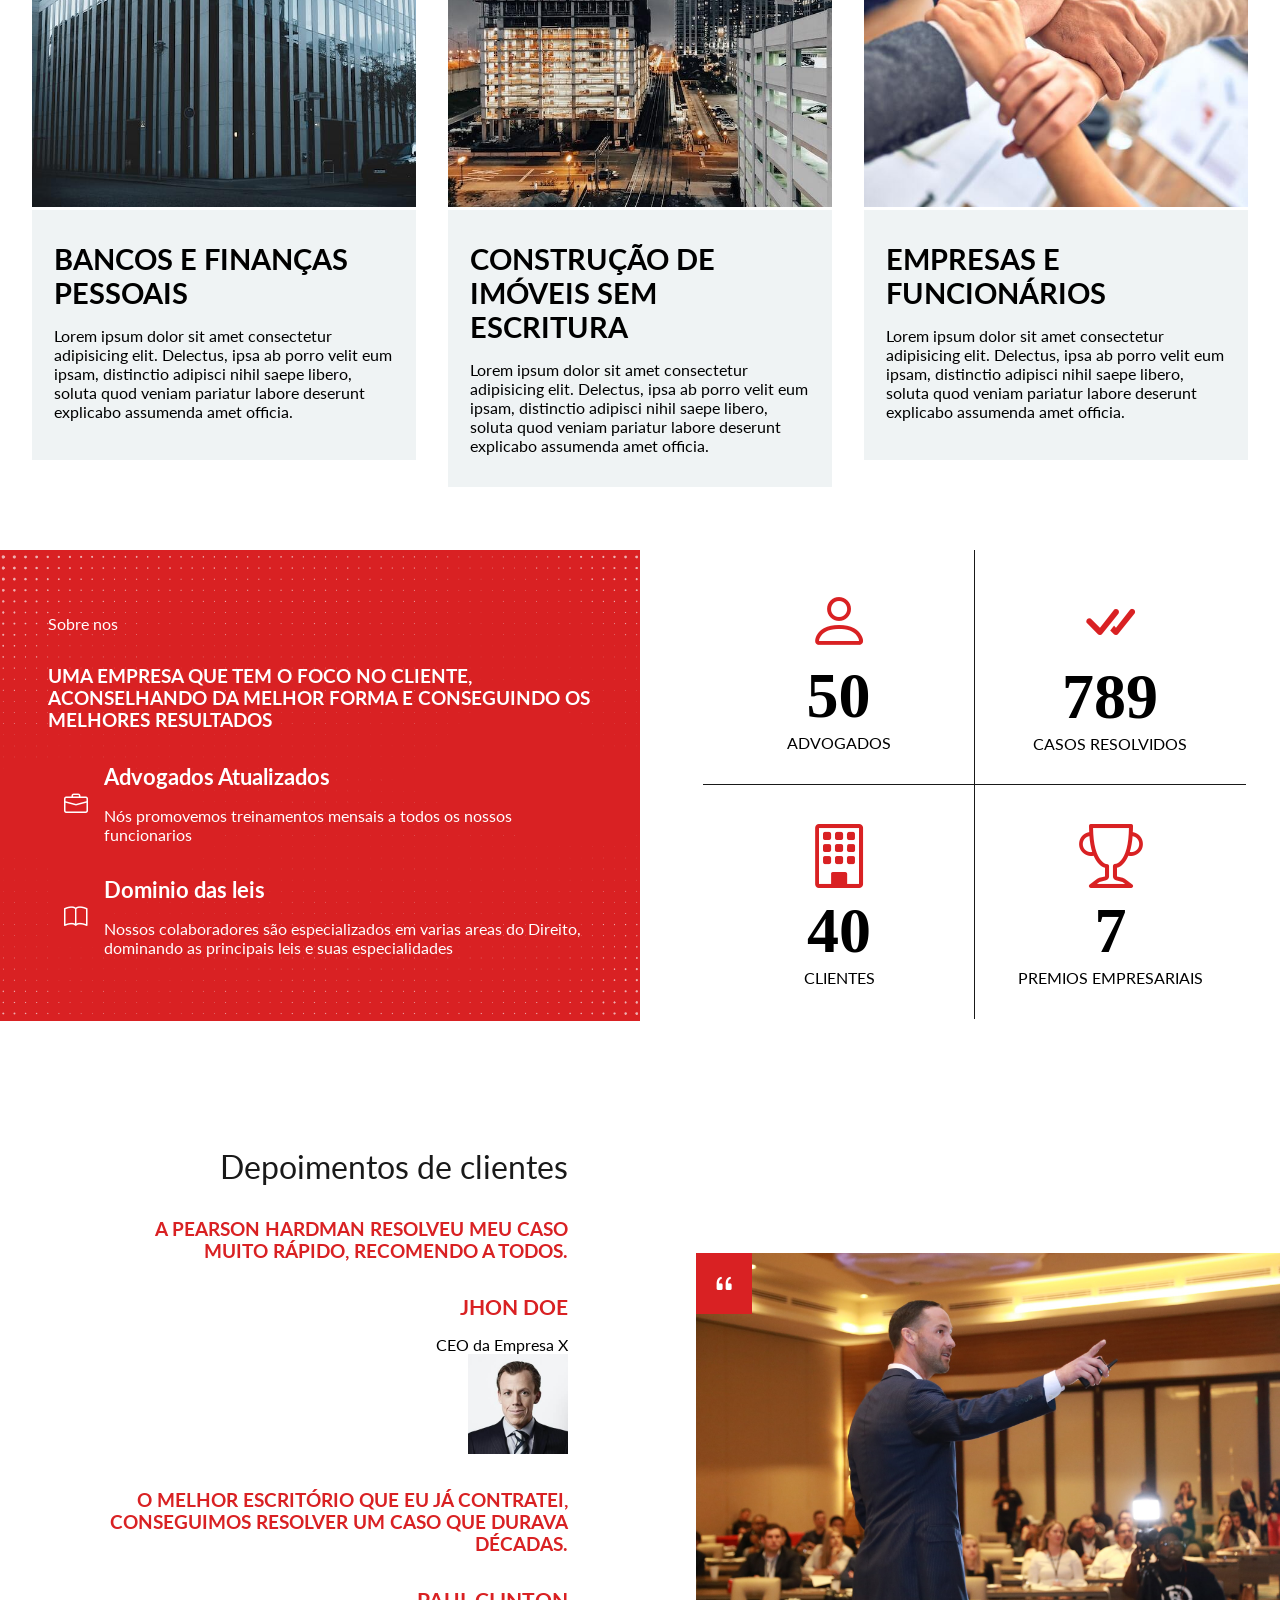
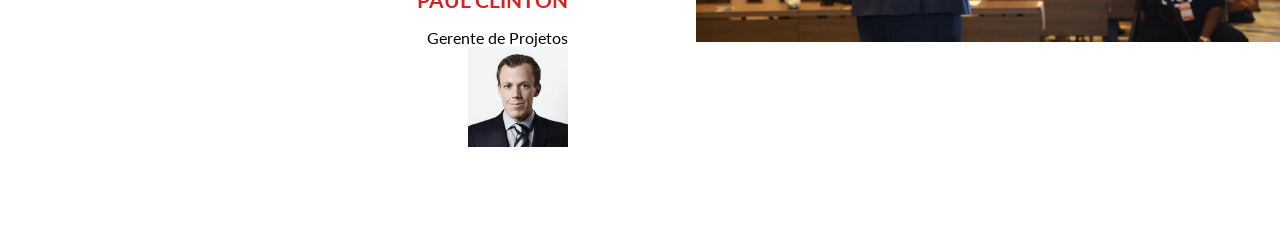
==== commit 435e63ff: "Atualização CSS, inclusão de depoimentos" ====
--- a/index.html
+++ b/index.html
@@ -1,24 +1,23 @@
 <!DOCTYPE html>
-<html lang="pt-br">
+<html lang="en">
 <head>
     <meta charset="UTF-8">
     <meta name="viewport" content="width=device-width, initial-scale=1.0">
-    <title>Harvey</title>
+    <title>Person Hardman</title>
     <link rel="stylesheet" href="./css/style.css">
-
-    <!-- Google fonts -->
-    <link rel="preconnect" href="https://fonts.googleapis.com">
-    <link rel="preconnect" href="https://fonts.gstatic.com" crossorigin>
-    <link href="https://fonts.googleapis.com/css2?family=Lato:ital,wght@0,100;0,300;0,400;0,700;0,900;1,100;1,300;1,400;1,700;1,900&display=swap" rel="stylesheet">
-    <!--  Bootstrap icons-->
-    <link rel="stylesheet" href="https://cdn.jsdelivr.net/npm/bootstrap-icons@1.11.3/font/bootstrap-icons.min.css">
-    
+    <!-- Google Fonts -->
+        <link rel="preconnect" href="https://fonts.googleapis.com">
+        <link rel="preconnect" href="https://fonts.gstatic.com" crossorigin>
+        <link href="https://fonts.googleapis.com/css2?family=Lato:ital,wght@0,100;0,300;0,400;0,700;0,900;1,100;1,300;1,400;1,700;1,900&display=swap" rel="stylesheet">
+    <!-- Bootstrap Icons  -->
+        <link rel="stylesheet" href="https://cdn.jsdelivr.net/npm/bootstrap-icons@1.11.3/font/bootstrap-icons.min.css">
 </head>
 <body>
+    <!-- Cabeçalho e Banner -->
     <header id="header">
         <div id="inner-header">
             <h2 id="brand">Pearson Hardman</h2>
-            <nav id="navbar"> 
+            <nav id="navbar">
                 <a href="#header">Início</a>
                 <a href="#expertise-areas">Serviços</a>
                 <a href="#about">Sobre</a>
@@ -26,17 +25,153 @@
                 <a href="#contact">Contato</a>
             </nav>
         </div>
+        <div class="banner active">
+            <span class="square"></span>            
+            <h2>Melhores experts em direito do país</h2>
+            <p>Os advogados mais qualificados estão aqui, agende uma reunião e conheça nosso time
+            </p>
+        </div>
         <div class="banner">
-            <span class="square"></span>
-            <h2> Melhores experts em direito do país</h2>
-            <p>Os advogados mais qualificados estão aqui, agende uma reunião e conheça nosso time</p>
+            <span class="square"></span>            
+            <h2>Advogados</h2>
+            <p>Melhores experts em direito do país</p>
         </div>
         <div class="dots">
-            <div class="dot"></div>
+            <div class="dot active"></div>
             <div class="dot"></div>
             <div class="dot"></div>
         </div>
     </header>
-    <h2>Titulo</h2>
+    <!-- Áreas de atuação -->
+    <main id="expertise-areas" class="text-image-section">
+        <div id="expertise-information" class="text-container">
+            <p class="section-title">Areas de atuação</p>
+            <h3 class="section-subtitle">Nossos especialistas podem ajudar você em Direito Civil, Ambiental, Empresarial.</h3>
+            <a href="" class="btn">Saiba Mais</a>
+ 
+        </div>
+        <div id="expertise-image-container" class="image-container">
+            <i class="bi bi-people"></i>
+            <img src="images/employees_banner.jpg"
+            alt="Advogados pearson-hardman">
+           
+        </div>
+        <div id="other-services">
+            <div class="service">
+                <img src="images/bank.jpg" alt="Banco">
+                <i class="bi bi-bank"></i>
+                <div class="service-info">
+                    <h4>Bancos e finanças pessoais</h4>
+                    <p>Lorem ipsum dolor sit amet consectetur adipisicing elit. Delectus, ipsa ab porro velit eum ipsam, distinctio adipisci nihil saepe libero, soluta quod veniam pariatur labore deserunt explicabo assumenda amet officia.</p>
+                </div>
+            </div>
+            <div class="service">
+                <img src="images/construction.jpg" alt="Construção">
+                <i class="bi bi-bricks"></i>
+                <div class="service-info">
+                    <h4>Construção de imóveis sem escritura</h4>
+                    <p>Lorem ipsum dolor sit amet consectetur adipisicing elit. Delectus, ipsa ab porro velit eum ipsam, distinctio adipisci nihil saepe libero, soluta quod veniam pariatur labore deserunt explicabo assumenda amet officia.</p>
+                </div>
+ 
+            </div>            
+            <div class="service">
+                <img src="images/company.jpg" alt="Empresa">
+                <i class="bi bi-building"></i>
+                <div class="service-info">
+                    <h4>Empresas e funcionários</h4>
+                    <p>Lorem ipsum dolor sit amet consectetur adipisicing elit. Delectus, ipsa ab porro velit eum ipsam, distinctio adipisci nihil saepe libero, soluta quod veniam pariatur labore deserunt explicabo assumenda amet officia.</p>
+                </div>
+ 
+            </div>
+           
+        </div>
+ 
+    </main>
+    <section id="about">
+        <div id="about-text">
+            <p class="selection-subtitle">Sobre nos</p>
+            <h3 class="section-title">
+                Uma empresa que tem o foco no Cliente, aconselhando da melhor forma e conseguindo os melhores resultados
+            </h3>
+            <div id="about-description">
+                <i class="bi bi-briefcase"></i>
+                <div>
+                    <h4>Advogados Atualizados</h4>
+                    <p>Nós promovemos treinamentos mensais a todos os nossos funcionarios</p>
+                </div>
+            </div>
+            <div id="about-description">
+              <i class="bi bi-book"></i>
+              <div>
+                   <h4>Dominio das leis</h4>
+                   <p>Nossos colaboradores são especializados em varias areas do Direito, dominando as principais leis e suas especialidades</p>
+ 
+                </div>
+          </div>
+        </div>
+ 
+        <div id="about-data">
+            <div class="data">
+                <i class="bi bi-person"></i>
+                <p class="number">50</p>
+                <p class="text">Advogados</p>
+            </div>
+            <div class="data">
+                  <i class="bi bi-check-all"></i>
+                  <p class="number">789</p>
+                  <p class="text">Casos Resolvidos</p>
+            </div>
+            <div class="data">
+                  <i class="bi bi-building"></i>
+                  <p class="number">40</p>
+                  <p class="text">Clientes</p>
+            </div>
+            <div class="data">
+                  <i class="bi bi-trophy"></i>
+                  <p class="number">7</p>
+                  <p class="text">Premios Empresariais</p>
+            </div>
+           
+        </div>
+    </section>
+    <section id="testimonial" class="text-image-section">
+ 
+        <div id="testimonial-information" class="text-container">        
+            <div id="testimonial-information" class="text-container">
+            <p class="section-subtitle">Depoimentos de clientes</p>
+            <h3 class="section-title">
+              A Pearson Hardman resolveu meu caso muito rápido, recomendo a todos.
+            </h3>
+            <div class="author">
+              <div class="author-info">
+                <p class="author-name">Jhon Doe</p>
+                <p class="author-job">CEO da Empresa X</p>
+              </div>
+              <img src="images/author_2.jpg" alt="Jhon Doe" />
+            </div>
+            <h3 class="section-title">
+              O melhor escritório que eu já contratei, conseguimos resolver um caso
+              que durava décadas.
+            </h3>
+            <div class="author">
+              <div class="author-info">
+                <p class="author-name">Paul Clinton</p>
+                <p class="author-job">Gerente de Projetos</p>
+              </div>
+              <img src="images/author_2.jpg" alt="Paul Clinton" />
+            </div>
+        </div>
+ 
+ 
+        </div>
+        <div id="testimonial-image-container" class="image-container">
+            <i class="bi bi-quote"></i>
+            <img src="images/court.jpg" alt="Advogado em um tribunal">
+       
+        </div>
+ 
+        </section>
+   
+   
 </body>
 </html>
--- a/css/style.css
+++ b/css/style.css
@@ -1,36 +1,36 @@
 :root {
-    --main-color:#d92123;
-    --primary-text-color:#fff;
-    --secondary-text-color:#191919;
-    --secondary-color:#868686;
-    --tertiary-color:#eff3f4;
-    --secondary-bg-color:#5c1011;
-}
-
+    --main-color: #d92123;
+    --primary-text-color: #fff;
+    --secondary-text-color: #191919;
+    --secondary-color: #868686;
+    --tertiary-color: #eff3f4;
+    --secondary-bg-color: #5c1011;
+}
+ 
 * {
     font-family: "Lato";
     padding: 0;
     margin: 0;
     box-sizing: border-box;
 }
-
+ 
 a {
     text-decoration: none;
 }
-
+ 
 img {
     width: 100%;
 }
-
+ 
 i {
     background-color: var(--main-color);
     color: var(--primary-text-color);
     font-size: 1.5rem;
     padding: 1rem;
 }
-
+ 
 /* id */
-#header{
+#header {
     min-height: 90vh;
     background-image: url("../images/main_banner4.png");
     background-size: cover;
@@ -38,8 +38,8 @@
     color: var(--primary-text-color);
     margin-bottom: 2rem;
 }
-
-#inner-header{
+ 
+#inner-header {
     /* padrão linha */
     display: flex;
     /* alinhamento é horizontal, eixo x */
@@ -47,232 +47,258 @@
     /* alinhamento vertical, eixo y */
     align-items: center;
 }
-
+ 
 #brand {
     background-color: var(--main-color);
     padding: 1rem;
 }
-
+ 
 #navbar {
     display: flex;
     gap: 2rem;
     text-transform: uppercase;
     margin-right: 2rem;
 }
-
+ 
 #navbar a {
     color: var(--primary-text-color);
     font-weight: bold;
     padding: 1rem;
 }
-
-.banner.active{
-    opacity: 1; /* banner ativo é mostrado */
-}
-
-.banner{
+ 
+.banner.active {
+    opacity: 1;
+    /* banner ativo é mostrado */
+}
+ 
+.banner {
     max-width: 45%;
     opacity: 0;
     padding: 4rem;
     position: absolute;
 }
-
-.banner h2{
+ 
+.banner h2 {
     font-size: 4rem;
     margin-bottom: 1.2rem;
     position: relative;
-    z-index:2;
-}
-
-.banner p{
+    z-index: 2;
+}
+ 
+.banner p {
     font-size: 1.5rem;
 }
-
-.square{
-    display:block;
+ 
+.square {
+    display: block;
     width: 150px;
     height: 150px;
     background-color: var(--main-color);
     position: absolute;
     left: 20px;
     top: 40px;
-    z-index:1;
-}
-
-.dots{
-    display:flex;
-    gap:2rem;
+    z-index: 1;
+}
+ 
+.dots {
+    display: flex;
+    gap: 2rem;
     position: absolute;
     bottom: 9rem;
-    left:3rem;
-}
-
-.dot{
+    left: 3rem;
+}
+ 
+.dot {
     width: 20px;
     height: 20px;
     background-color: var(--secondary-color);
 }
-
-.dot.active{
+ 
+.dot.active {
     background-color: var(--secondary-bg-color);
 }
-
-/* Áreas de atuação */
-.text-image-section{
-    display: flex;
+ 
+.image-container {
+    flex: 1 1 300px;
+    position: relative;
+}
+ 
+.text-image-section {
+    display: flex;
+    gap: 2rem;
     flex-wrap: wrap;
-    gap: 2rem;
-}
-.text-container{
-    display: flex;
-    flex: 2 1 0;
-    gap: 2rem;
-    flex-direction: column;
+ 
+ 
+}
+ 
+.image-container i {
+    position: absolute;
+}
+ 
+.section-title {
+    color: var(--main-color);
+    font-weight: bold;
+    text-transform: uppercase;
+}
+ 
+.section-subtitle {
+    color: var(--secondary-text-color);
+    font-size: 2rem;
+}
+ 
+.btn {
+    padding: 1.2rem 1.8rem;
+    text-transform: uppercase;
+    font-size: 1, 4rem;
+    font-weight: bold;
+    background-color: var(--main-color);
+    color: var(--primary-text-color);
+    align-self: end;
+}
+ 
+.text-container {
     justify-content: center;
     text-align: right;
-    font-weight: bold;
-    
-}
-
-.image-container{
-    flex: 1 1 300px;
+    flex-direction: column;
+    display: flex;
+    flex: 2 1 0;
+    gap: 2rem;
+ 
+}
+ 
+#other-services {
+    width: 100%;
+    display: flex;
+    gap: 2rem;
+    padding: 2rem;
+}
+ 
+.service {
     position: relative;
-
-}
-.image-container i{
-    position: absolute;
-    
-}
-.section-title{
-    color: var(--main-color);
-    text-transform: uppercase;
-    
-}
-.section-subtitle{
-    color: var(--secondary-text-color);
-    font-size: 2rem;
-}
-.btn{
-    padding: 1.2rem 1.8rem;
-    text-transform: uppercase;
-    font-size: 1.4rem;
-    background-color: var(--main-color);
-    color: var(--primary-text-color);
-    align-self: end;
-}
-#other-services{
-    width: 100%;
-    display: flex;
-    gap:2rem;
-    padding: 2rem;
-    /* flex-wrap: wrap; */
-}
-
-.service{
-    position: relative;
-}
-
-.service i{
-    position: absolute;
-    left:0;
-    top:0;
-}
-
-.service-info{
+}
+ 
+.service i {
+    position: absolute;
+    left: 0;
+    top: 0;
+}
+ 
+.service-info {
     background-color: var(--tertiary-color);
     padding: 2rem 1.4rem;
     min-height: 250px;
 }
-
-.service h4{
+ 
+.service h4 {
     font-size: 1.8rem;
     margin-bottom: 1rem;
     text-transform: uppercase;
 }
-
-/* Section about - Sobre nós */
-#about{
+ 
+#about {
     display: flex;
     flex-wrap: wrap;
     align-items: center;
     gap: 2rem;
 }
-#about-text{
+ 
+#about-text {
     background-image: url("../images/pattern.png");
     background-size: cover;
     background-position: center;
     color: var(--primary-text-color);
     display: flex;
     flex: 1 1 0;
-    /* flex: grow shrink basis */
-    /* grow - define quanto o elemento cresce em relação aos outros */
-    /* shrink - define quanto ele encolhe quando não há espaço */
-    /* basis - define o tamanho inicial do elemento antes de aplicar o crescimento e encolhimento */
     flex-direction: column;
     justify-content: center;
     gap: 2rem;
     padding: 4rem 3rem;
-
-}
-
+ 
+}
+ 
 #about-text .section-subtitle,
-#about-text .section-title{
-    color: var(--primary-text-color)
-}
-
-#about-text i {
-    background-color: transparent;
-}
-
-.about-description{
-    display: flex;
-    align-items: center;
-}
-.about-description h4{
+#about-text .section-title {
+    color: var(--primary-text-color);
+ 
+}
+ 
+#about-description {
+    display: flex;
+    align-items: center;
+}
+ 
+#about-description h4 {
     font-size: 1.4rem;
     margin-bottom: 1rem;
 }
-#about-data{
+ 
+#about-data {
     display: flex;
     flex: 1 1 0;
     flex-wrap: wrap;
     padding: 2rem;
-
-}
-#about-data .data{
+}
+ 
+#about-data .data {
     width: 50%;
     display: flex;
     flex-direction: column;
     justify-content: center;
     align-items: center;
-    padding: 2rem; 
+    padding: 2rem;
     margin-top: -1px;
     margin-left: -1px;
 }
-#about-data .data:first-child{
-    border-right: 1px solid var(--secondary-text-color);
-    border-bottom: 1px solid var(--secondary-text-color);
-
-}
-#about-data .data:last-child{
-    border-left: 1px solid var(--secondary-text-color);
-    border-top: 1px solid var(--secondary-text-color);
-
-
-}
-
-#about-data .data i{
+ 
+#about-data .data i {
     background-color: transparent;
     color: var(--main-color);
     font-size: 4rem;
     padding: 0;
-
-
-}
-.data .number{
+ 
+}
+ 
+.data .number {
     font-size: 4rem;
     font-weight: 900;
 }
-.data .text{
-    text-transform: uppercase;
-}+ 
+.data .text {
+    text-transform: uppercase;
+}
+ 
+#about-data .data:first-child {
+    border-right: 1px solid var(--secondary-text-color);
+    border-bottom: 1px solid var(--secondary-text-color);
+ 
+}
+ 
+#about-data .data:last-child {
+    border-left: 1px solid var(--secondary-text-color);
+    border-top: 1px solid var(--secondary-text-color);
+}
+ 
+#testimonial {
+    display: flex;
+    align-items: center;
+}
+ 
+#testimonial-information {
+    padding: 3rem;
+}
+ 
+.author img {
+    width: 100px;
+    height: 100px;
+ 
+}
+ 
+.author .author-name {
+    color: var(--main-color);
+    text-transform: uppercase;
+    font-size: 1.3rem;
+    font-weight: bold;
+    margin-bottom: 1rem;
+ 
+}
+
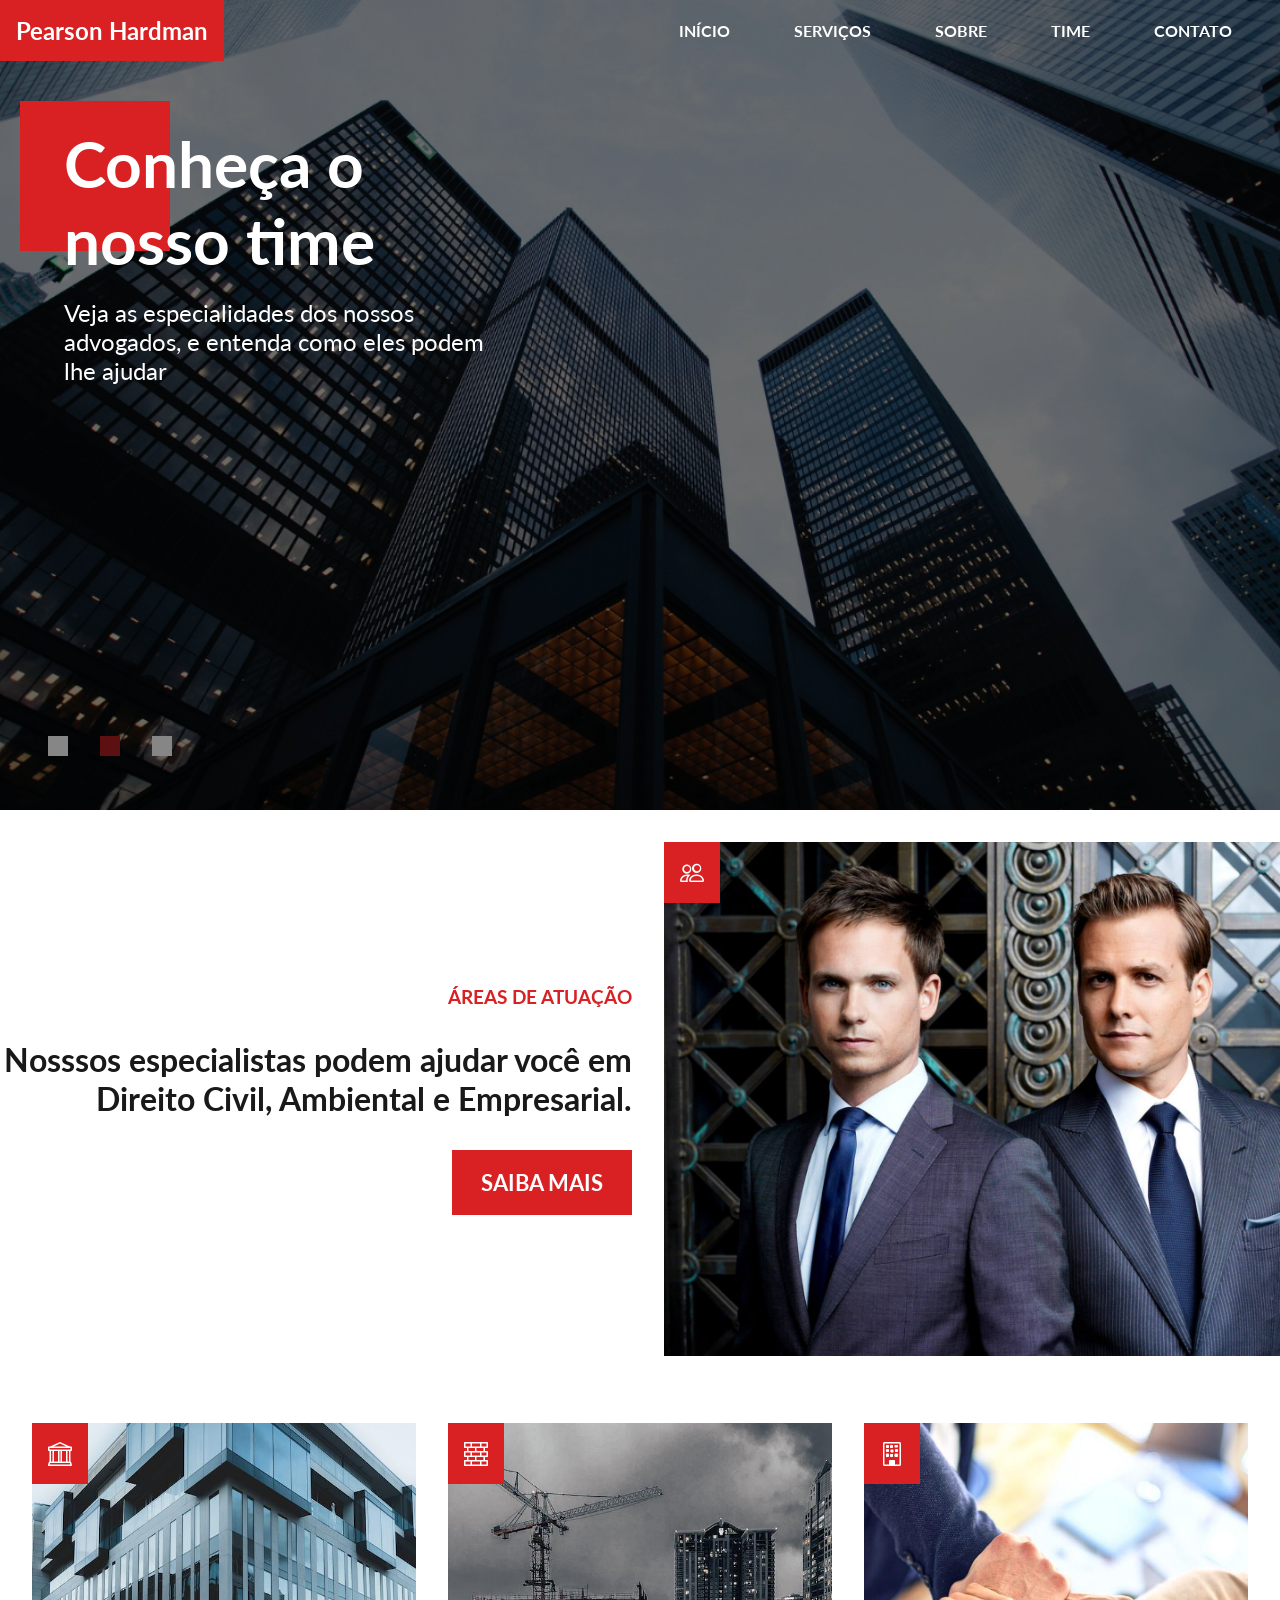
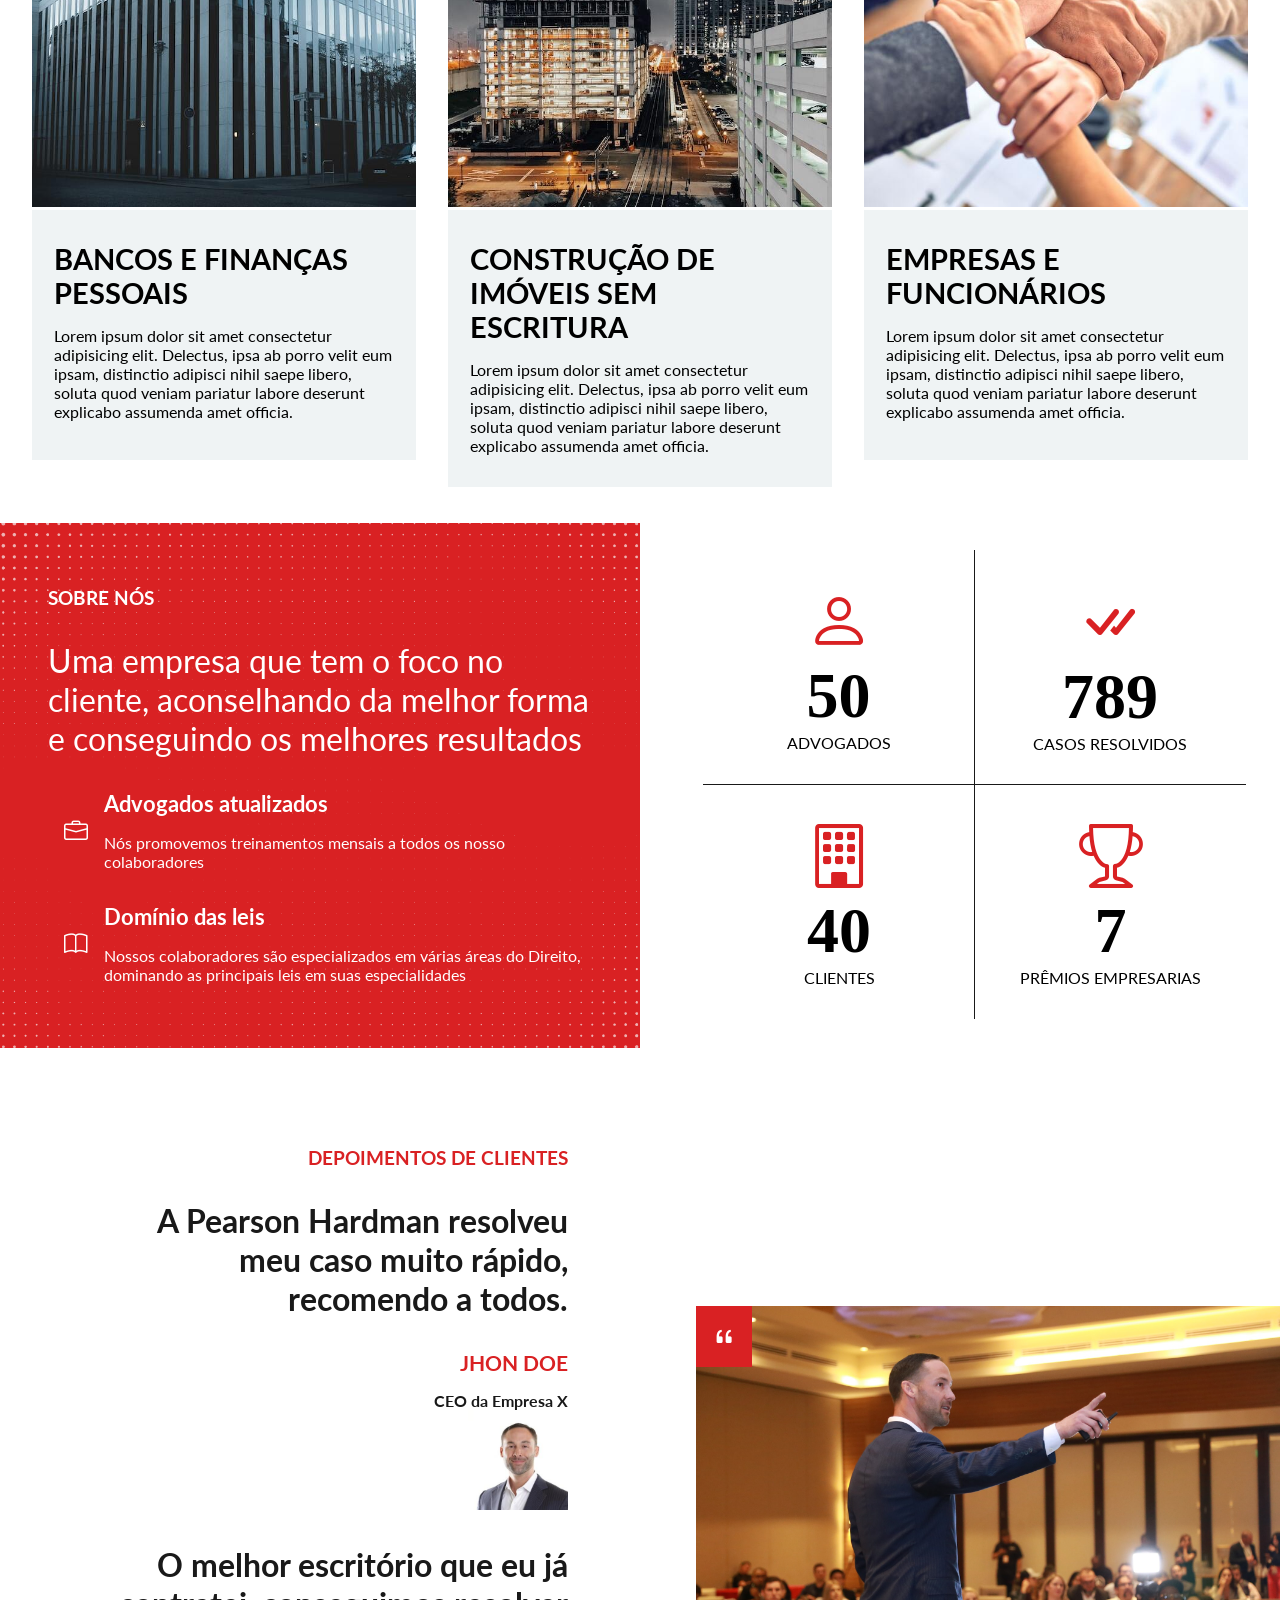
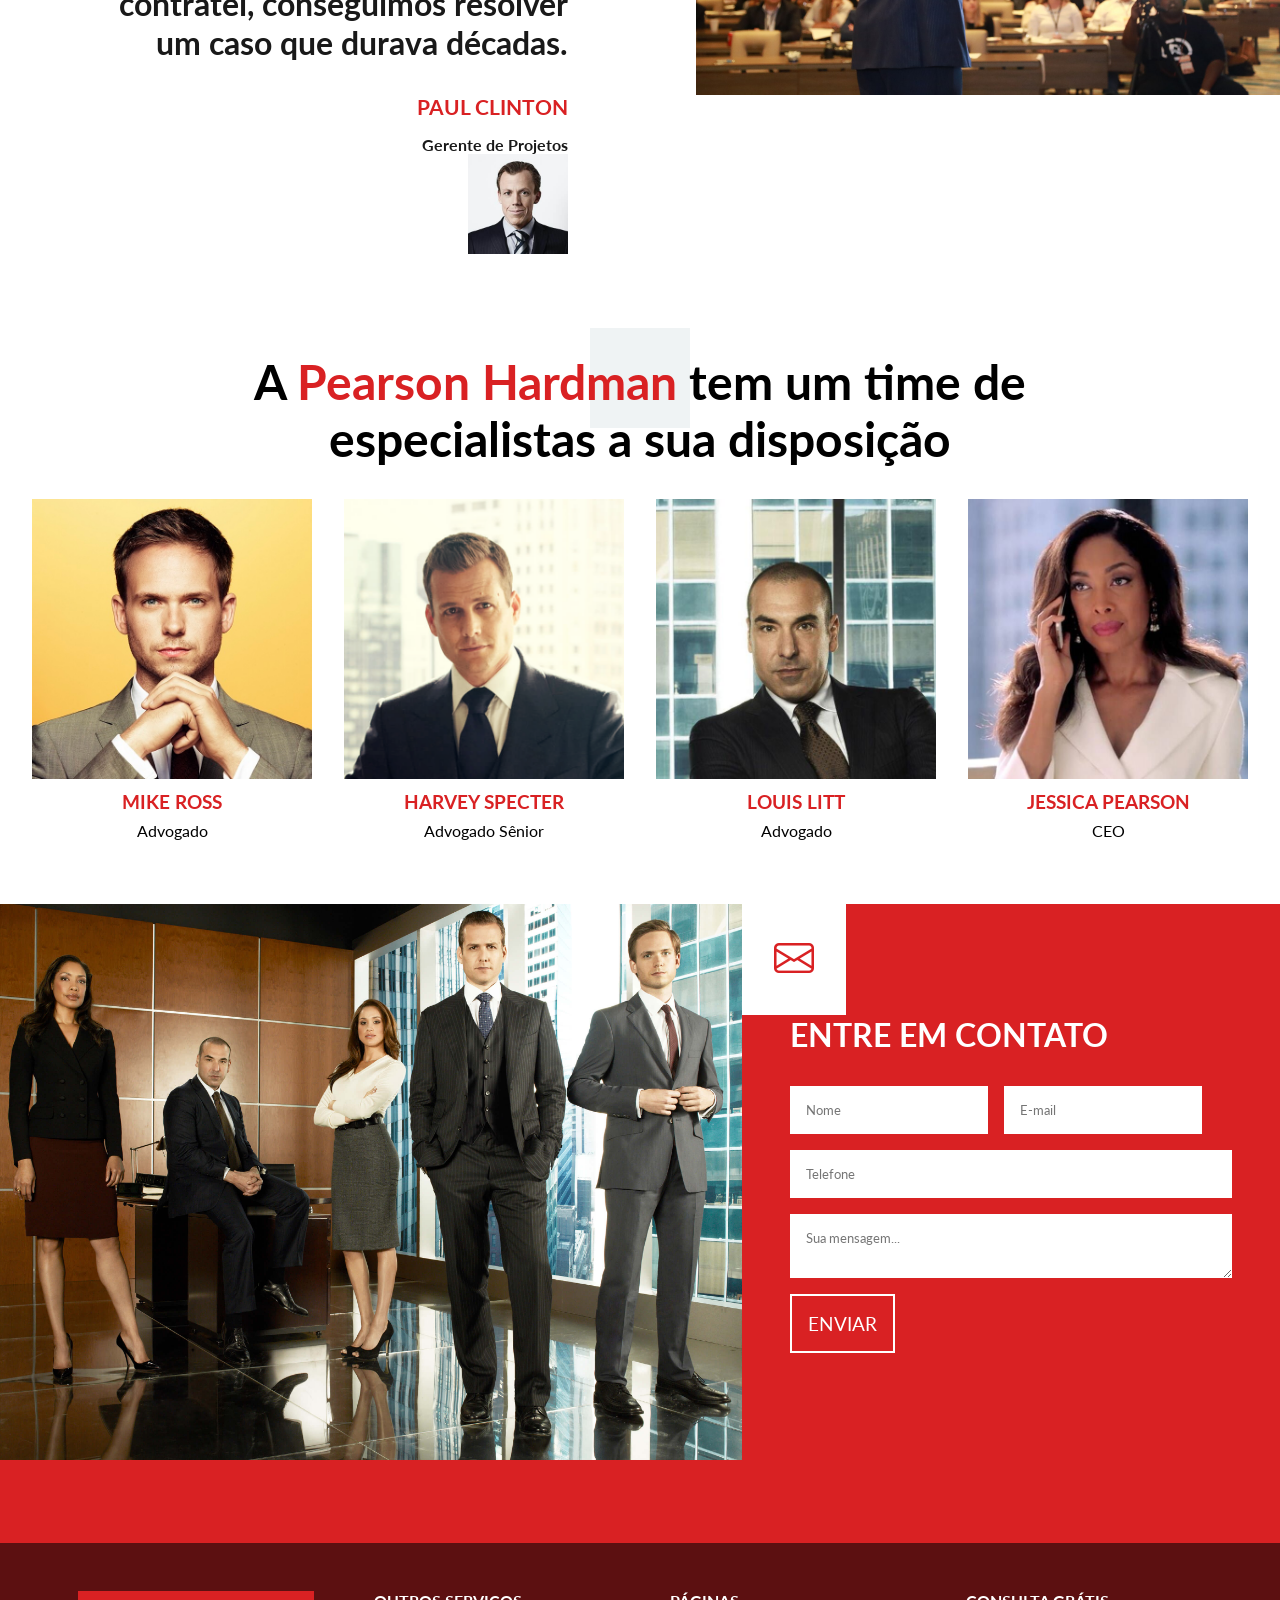
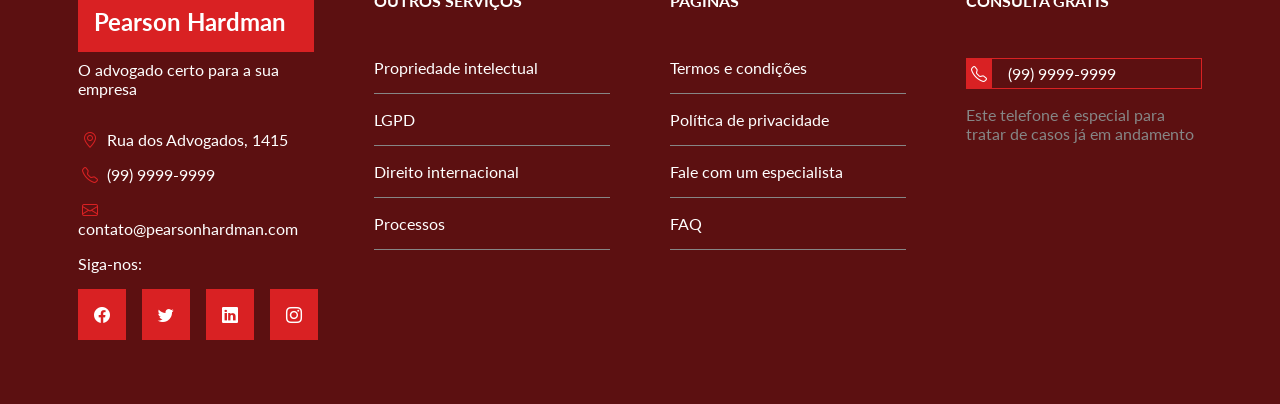
==== commit d1b34bc0: "pearson" ====
--- a/index.html
+++ b/index.html
@@ -3,14 +3,15 @@
 <head>
     <meta charset="UTF-8">
     <meta name="viewport" content="width=device-width, initial-scale=1.0">
-    <title>Person Hardman</title>
+    <title>Pearson Hardman</title>
     <link rel="stylesheet" href="./css/style.css">
-    <!-- Google Fonts -->
+    <!--  Google Fonts -->
         <link rel="preconnect" href="https://fonts.googleapis.com">
         <link rel="preconnect" href="https://fonts.gstatic.com" crossorigin>
         <link href="https://fonts.googleapis.com/css2?family=Lato:ital,wght@0,100;0,300;0,400;0,700;0,900;1,100;1,300;1,400;1,700;1,900&display=swap" rel="stylesheet">
     <!-- Bootstrap Icons  -->
         <link rel="stylesheet" href="https://cdn.jsdelivr.net/npm/bootstrap-icons@1.11.3/font/bootstrap-icons.min.css">
+        <script src="js/scripts.js" defer></script>     
 </head>
 <body>
     <!-- Cabeçalho e Banner -->
@@ -24,6 +25,19 @@
                 <a href="#team">Time</a>
                 <a href="#contact">Contato</a>
             </nav>
+
+        <!-- Menu Mobile -->
+        <i class="bi bi-list" id="menu"></i>
+        <nav id="mobile-navbar">
+        <!-- <nav id="mobile-navbar" class="menu-active"> -->
+            <i class="bi bi-x-lg" id="close-menu"></i>
+            <a href="#header">Início</a>
+            <a href="#expertise-areas">Serviços</a>
+            <a href="#about">Sobre</a>
+            <a href="#team">Time</a>
+            <a href="#contact">Contato</a>
+        </nav>
+
         </div>
         <div class="banner active">
             <span class="square"></span>            
@@ -31,11 +45,17 @@
             <p>Os advogados mais qualificados estão aqui, agende uma reunião e conheça nosso time
             </p>
         </div>
+       
         <div class="banner">
-            <span class="square"></span>            
-            <h2>Advogados</h2>
-            <p>Melhores experts em direito do país</p>
-        </div>
+          <span class="square"></span>            
+          <h2>Conheça o nosso time</h2>
+          <p>Veja as especialidades dos nossos advogados, e entenda como eles podem lhe ajudar</p>
+      </div>
+      <div class="banner">
+        <span class="square"></span>            
+        <h2>Os nossos resultados</h2>
+        <p>Confira as nossas métricas e conheça os resultados que já obtivemos</p>
+    </div>
         <div class="dots">
             <div class="dot active"></div>
             <div class="dot"></div>
@@ -45,16 +65,13 @@
     <!-- Áreas de atuação -->
     <main id="expertise-areas" class="text-image-section">
         <div id="expertise-information" class="text-container">
-            <p class="section-title">Areas de atuação</p>
-            <h3 class="section-subtitle">Nossos especialistas podem ajudar você em Direito Civil, Ambiental, Empresarial.</h3>
-            <a href="" class="btn">Saiba Mais</a>
- 
+            <h3 class="section-title">Áreas de atuação</h3>
+            <p class="section-subtitle">Nosssos especialistas podem ajudar você em Direito Civil, Ambiental e Empresarial.</p>
+            <a class="btn" href="">Saiba Mais</a>
         </div>
         <div id="expertise-image-container" class="image-container">
             <i class="bi bi-people"></i>
-            <img src="images/employees_banner.jpg"
-            alt="Advogados pearson-hardman">
-           
+            <img src="images/employees_banner.jpg" alt="Advogados da Person Hardman">
         </div>
         <div id="other-services">
             <div class="service">
@@ -72,7 +89,7 @@
                     <h4>Construção de imóveis sem escritura</h4>
                     <p>Lorem ipsum dolor sit amet consectetur adipisicing elit. Delectus, ipsa ab porro velit eum ipsam, distinctio adipisci nihil saepe libero, soluta quod veniam pariatur labore deserunt explicabo assumenda amet officia.</p>
                 </div>
- 
+
             </div>            
             <div class="service">
                 <img src="images/company.jpg" alt="Empresa">
@@ -81,35 +98,34 @@
                     <h4>Empresas e funcionários</h4>
                     <p>Lorem ipsum dolor sit amet consectetur adipisicing elit. Delectus, ipsa ab porro velit eum ipsam, distinctio adipisci nihil saepe libero, soluta quod veniam pariatur labore deserunt explicabo assumenda amet officia.</p>
                 </div>
- 
+
             </div>
            
         </div>
- 
+
     </main>
+    <!-- Seção Sobre nós -->
     <section id="about">
         <div id="about-text">
-            <p class="selection-subtitle">Sobre nos</p>
-            <h3 class="section-title">
-                Uma empresa que tem o foco no Cliente, aconselhando da melhor forma e conseguindo os melhores resultados
-            </h3>
-            <div id="about-description">
+            <h3 class="section-title">Sobre nós</h3>
+            <p class="section-subtitle">
+                Uma empresa que tem o foco no cliente, aconselhando da melhor forma e conseguindo os melhores resultados
+            </p>
+            <div class="about-description">
                 <i class="bi bi-briefcase"></i>
                 <div>
-                    <h4>Advogados Atualizados</h4>
-                    <p>Nós promovemos treinamentos mensais a todos os nossos funcionarios</p>
-                </div>
-            </div>
-            <div id="about-description">
-              <i class="bi bi-book"></i>
-              <div>
-                   <h4>Dominio das leis</h4>
-                   <p>Nossos colaboradores são especializados em varias areas do Direito, dominando as principais leis e suas especialidades</p>
- 
-                </div>
-          </div>
-        </div>
- 
+                    <h4>Advogados atualizados</h4>
+                    <p>Nós promovemos treinamentos mensais a todos os nosso colaboradores</p>
+                </div>
+            </div>
+            <div class="about-description">
+                <i class="bi bi-book"></i>
+                <div>
+                    <h4>Domínio das leis</h4>
+                    <p>Nossos colaboradores são especializados em várias áreas do Direito, dominando as principais leis em suas especialidades</p>
+                </div>
+            </div>
+        </div>
         <div id="about-data">
             <div class="data">
                 <i class="bi bi-person"></i>
@@ -117,61 +133,160 @@
                 <p class="text">Advogados</p>
             </div>
             <div class="data">
-                  <i class="bi bi-check-all"></i>
-                  <p class="number">789</p>
-                  <p class="text">Casos Resolvidos</p>
-            </div>
-            <div class="data">
-                  <i class="bi bi-building"></i>
-                  <p class="number">40</p>
-                  <p class="text">Clientes</p>
-            </div>
-            <div class="data">
-                  <i class="bi bi-trophy"></i>
-                  <p class="number">7</p>
-                  <p class="text">Premios Empresariais</p>
-            </div>
-           
+                <i class="bi bi-check-all"></i>
+                <p class="number">789</p>
+                <p class="text">Casos resolvidos</p>
+            </div>
+            <div class="data">
+                <i class="bi bi-building"></i>
+                <p class="number">40</p>
+                <p class="text">Clientes</p>
+            </div>
+            <div class="data">
+                <i class="bi bi-trophy"></i>
+                <p class="number">7</p>
+                <p class="text">Prêmios empresarias</p>
+            </div>
         </div>
     </section>
+
+    <!-- Depoimentos -->
+
     <section id="testimonial" class="text-image-section">
- 
-        <div id="testimonial-information" class="text-container">        
+        <div id="testimonial-information" class="text-container">
             <div id="testimonial-information" class="text-container">
-            <p class="section-subtitle">Depoimentos de clientes</p>
-            <h3 class="section-title">
-              A Pearson Hardman resolveu meu caso muito rápido, recomendo a todos.
-            </h3>
-            <div class="author">
-              <div class="author-info">
-                <p class="author-name">Jhon Doe</p>
-                <p class="author-job">CEO da Empresa X</p>
-              </div>
-              <img src="images/author_2.jpg" alt="Jhon Doe" />
-            </div>
-            <h3 class="section-title">
-              O melhor escritório que eu já contratei, conseguimos resolver um caso
-              que durava décadas.
-            </h3>
-            <div class="author">
-              <div class="author-info">
-                <p class="author-name">Paul Clinton</p>
-                <p class="author-job">Gerente de Projetos</p>
-              </div>
-              <img src="images/author_2.jpg" alt="Paul Clinton" />
-            </div>
-        </div>
- 
- 
+                <h3 class="section-title">Depoimentos de clientes</h3>
+                <p class="section-subtitle">
+                  A Pearson Hardman resolveu meu caso muito rápido, recomendo a todos.
+                </p>
+                <div class="author">
+                  <div class="author-info">
+                    <p class="author-name">Jhon Doe</p>
+                    <p class="author-job">CEO da Empresa X</p>
+                  </div>
+                  <img src="images/author_1.jpg" alt="Jhon Doe" />
+                </div>
+                <p class="section-subtitle">
+                  O melhor escritório que eu já contratei, conseguimos resolver um caso
+                  que durava décadas.
+                </p>
+                <div class="author">
+                  <div class="author-info">
+                    <p class="author-name">Paul Clinton</p>
+                    <p class="author-job">Gerente de Projetos</p>
+                  </div>
+                  <img src="images/author_2.jpg" alt="Paul Clinton" />
+                </div>
+            </div>
         </div>
         <div id="testimonial-image-container" class="image-container">
             <i class="bi bi-quote"></i>
-            <img src="images/court.jpg" alt="Advogado em um tribunal">
-       
-        </div>
- 
-        </section>
-   
-   
+            <img src="images/court.jpg" alt="Afvogado em tribunal">
+        </div>
+
+    </section>
+
+    <!-- Colaboradores -->
+    <section id="team">
+        <span class="square"></span>
+        <h2> A <span>Pearson Hardman</span> tem um time de especialistas a sua disposição</h2>
+        <div class="employees">
+          <div class="employee">
+            <img src="images/mike.jpg" alt="Mike Ross" />
+            <p class="employee-name">Mike Ross</p>
+            <p class="employee-role">Advogado</p>
+          </div>
+          <div class="employee">
+            <img src="images/harvey.png" alt="Harvey Specter" />
+            <p class="employee-name">Harvey Specter</p>
+            <p class="employee-role">Advogado Sênior</p>
+          </div>
+          <div class="employee">
+            <img src="images/louis.jpg" alt="Louis Litt" />
+            <p class="employee-name">Louis Litt</p>
+            <p class="employee-role">Advogado</p>
+          </div>
+          <div class="employee">
+            <img src="images/jessica.jpg" alt="Jessica Pearson" />
+            <p class="employee-name">Jessica Pearson</p>
+            <p class="employee-role">CEO</p>
+          </div>
+        </div>
+      </section>
+      
+
+          <!-- Contato -->
+    <section id="contact" class="text-image-section">
+        <div id="contact-image-container" class="image-container">
+          <img src="images/office.jpg" alt="Advogados no escritório" />
+        </div>
+        <div id="contact-information" class="text-container">
+          <i class="bi bi-envelope"></i>
+          <p class="section-subtitle">Entre em contato</p>
+          <form>
+            <div class="form-control">
+              <input type="text" name="name" id="name" placeholder="Nome" />
+              <input type="email" name="email" id="email" placeholder="E-mail" />
+            </div>
+            <input type="text" name="phone" id="phone" placeholder="Telefone" />
+            <textarea
+              name="message"
+              id="message"
+              placeholder="Sua mensagem..."
+            ></textarea>
+            <input type="submit" value="Enviar" class="btn" />
+          </form>
+        </div>
+      </section>
+
+          <!-- Rodapé -->
+    <footer id="footer">
+        <div class="contact-info">
+          <div class="footer-brand">
+            <h2>Pearson Hardman</h2>
+            <p>O advogado certo para a sua empresa</p>
+          </div>
+          <p><i class="bi bi-geo-alt"></i> Rua dos Advogados, 1415</p>
+          <p><i class="bi bi-telephone"></i> (99) 9999-9999</p>
+          <p><i class="bi bi-envelope"></i> contato@pearsonhardman.com</p>
+          <div class="social-networks">
+            <p>Siga-nos:</p>
+            <div class="networks">
+              <a href="#"><i class="bi bi-facebook"></i></a>
+              <a href="#"><i class="bi bi-twitter"></i></a>
+              <a href="#"><i class="bi bi-linkedin"></i></a>
+              <a href="#"><i class="bi bi-instagram"></i></a>
+            </div>
+          </div>
+        </div>
+        <div class="links-container">
+          <h4>Outros serviços</h4>
+          <nav>
+            <a href="#">Propriedade intelectual</a>
+            <a href="#">LGPD</a>
+            <a href="#">Direito internacional</a>
+            <a href="#">Processos</a>
+          </nav>
+        </div>
+        <div class="links-container">
+          <h4>Páginas</h4>
+          <nav>
+            <a href="#">Termos e condições</a>
+            <a href="#">Política de privacidade</a>
+            <a href="#">Fale com um especialista</a>
+            <a href="#">FAQ</a>
+          </nav>
+        </div>
+        <div class="links-container">
+          <h4>Consulta grátis</h4>
+          <div class="phone-number">
+            <i class="bi bi-telephone"></i>
+            <p>(99) 9999-9999</p>
+          </div>
+          <p class="phone-info">
+            Este telefone é especial para tratar de casos já em andamento
+          </p>
+        </div>
+      </footer>
 </body>
 </html>
--- a/css/style.css
+++ b/css/style.css
@@ -1,36 +1,36 @@
 :root {
-    --main-color: #d92123;
-    --primary-text-color: #fff;
-    --secondary-text-color: #191919;
-    --secondary-color: #868686;
-    --tertiary-color: #eff3f4;
-    --secondary-bg-color: #5c1011;
-}
- 
+    --main-color:#d92123;
+    --primary-text-color:#fff;
+    --secondary-text-color:#191919;
+    --secondary-color:#868686;
+    --tertiary-color:#eff3f4;
+    --secondary-bg-color:#5c1011;
+}
+
 * {
     font-family: "Lato";
     padding: 0;
     margin: 0;
     box-sizing: border-box;
 }
- 
+
 a {
     text-decoration: none;
 }
- 
+
 img {
     width: 100%;
 }
- 
+
 i {
     background-color: var(--main-color);
     color: var(--primary-text-color);
     font-size: 1.5rem;
     padding: 1rem;
 }
- 
+
 /* id */
-#header {
+#header{
     min-height: 90vh;
     background-image: url("../images/main_banner4.png");
     background-size: cover;
@@ -38,8 +38,8 @@
     color: var(--primary-text-color);
     margin-bottom: 2rem;
 }
- 
-#inner-header {
+
+#inner-header{
     /* padrão linha */
     display: flex;
     /* alinhamento é horizontal, eixo x */
@@ -47,199 +47,196 @@
     /* alinhamento vertical, eixo y */
     align-items: center;
 }
- 
+
 #brand {
     background-color: var(--main-color);
     padding: 1rem;
 }
- 
+
 #navbar {
     display: flex;
     gap: 2rem;
     text-transform: uppercase;
     margin-right: 2rem;
 }
- 
+
 #navbar a {
     color: var(--primary-text-color);
     font-weight: bold;
     padding: 1rem;
 }
- 
-.banner.active {
-    opacity: 1;
-    /* banner ativo é mostrado */
-}
- 
-.banner {
+
+.banner.active{
+    opacity: 1; /* banner ativo é mostrado */
+}
+
+.banner{
     max-width: 45%;
     opacity: 0;
     padding: 4rem;
     position: absolute;
 }
- 
-.banner h2 {
+
+.banner h2{
     font-size: 4rem;
     margin-bottom: 1.2rem;
     position: relative;
-    z-index: 2;
-}
- 
-.banner p {
+    z-index:2;
+}
+
+.banner p{
     font-size: 1.5rem;
 }
- 
-.square {
-    display: block;
+
+.square{
+    display:block;
     width: 150px;
     height: 150px;
     background-color: var(--main-color);
     position: absolute;
     left: 20px;
     top: 40px;
-    z-index: 1;
-}
- 
-.dots {
-    display: flex;
-    gap: 2rem;
+    z-index:1;
+}
+
+.dots{
+    display:flex;
+    gap:2rem;
     position: absolute;
     bottom: 9rem;
-    left: 3rem;
-}
- 
-.dot {
+    left:3rem;
+}
+
+.dot{
     width: 20px;
     height: 20px;
     background-color: var(--secondary-color);
 }
- 
-.dot.active {
+
+.dot.active{
     background-color: var(--secondary-bg-color);
 }
- 
-.image-container {
+
+/* Áreas de atuação */
+.text-image-section{
+    display: flex;
+    flex-wrap: wrap;
+    gap: 2rem;
+}
+.text-container{
+    display: flex;
+    flex: 2 1 0;
+    gap:2rem;
+    flex-direction: column;
+    justify-content: center;
+    text-align: right;
+    font-weight: bold;
+}
+.image-container{
     flex: 1 1 300px;
-    position: relative;
-}
- 
-.text-image-section {
-    display: flex;
-    gap: 2rem;
-    flex-wrap: wrap;
- 
- 
-}
- 
-.image-container i {
+    position:relative;
+}
+.image-container i{
     position: absolute;
 }
- 
-.section-title {
-    color: var(--main-color);
-    font-weight: bold;
-    text-transform: uppercase;
-}
- 
-.section-subtitle {
+.section-title{
+    color: var(--main-color);
+    text-transform: uppercase;
+}
+.section-subtitle{
     color: var(--secondary-text-color);
     font-size: 2rem;
 }
- 
-.btn {
+.btn{
     padding: 1.2rem 1.8rem;
     text-transform: uppercase;
-    font-size: 1, 4rem;
-    font-weight: bold;
+    font-size: 1.4rem;
     background-color: var(--main-color);
     color: var(--primary-text-color);
     align-self: end;
 }
- 
-.text-container {
-    justify-content: center;
-    text-align: right;
-    flex-direction: column;
-    display: flex;
-    flex: 2 1 0;
-    gap: 2rem;
- 
-}
- 
-#other-services {
+
+#other-services{
     width: 100%;
     display: flex;
-    gap: 2rem;
+    gap:2rem;
     padding: 2rem;
 }
- 
-.service {
+
+.service{
     position: relative;
 }
- 
-.service i {
+
+.service i{
     position: absolute;
-    left: 0;
-    top: 0;
-}
- 
-.service-info {
+    left:0;
+    top:0;
+}
+
+.service-info{
     background-color: var(--tertiary-color);
     padding: 2rem 1.4rem;
     min-height: 250px;
 }
- 
-.service h4 {
+
+.service h4{
     font-size: 1.8rem;
     margin-bottom: 1rem;
     text-transform: uppercase;
 }
- 
-#about {
+
+/* Section about - Sobre nós */
+#about{
     display: flex;
     flex-wrap: wrap;
     align-items: center;
     gap: 2rem;
 }
- 
-#about-text {
+#about-text{
     background-image: url("../images/pattern.png");
     background-size: cover;
     background-position: center;
     color: var(--primary-text-color);
     display: flex;
     flex: 1 1 0;
+    /* flex: grow shrink basis */
+    /* grow - define quanto o elemento cresce em relação aos outros */
+    /* shrink - define quanto ele encolhe quando não há espaço */
+    /* basis - define o tamanho inicial do elemento antes de aplicar o crescimento e encolhimento */
     flex-direction: column;
     justify-content: center;
     gap: 2rem;
     padding: 4rem 3rem;
- 
-}
- 
+
+}
+
 #about-text .section-subtitle,
-#about-text .section-title {
-    color: var(--primary-text-color);
- 
-}
- 
-#about-description {
+#about-text .section-title{
+    color: var(--primary-text-color)
+}
+
+#about-text i {
+    background-color: transparent;
+}
+
+.about-description{
     display: flex;
     align-items: center;
 }
- 
-#about-description h4 {
+
+.about-description h4 {
     font-size: 1.4rem;
     margin-bottom: 1rem;
 }
- 
-#about-data {
+
+#about-data{
     display: flex;
     flex: 1 1 0;
     flex-wrap: wrap;
     padding: 2rem;
 }
- 
-#about-data .data {
+
+#about-data .data{
     width: 50%;
     display: flex;
     flex-direction: column;
@@ -249,56 +246,400 @@
     margin-top: -1px;
     margin-left: -1px;
 }
- 
-#about-data .data i {
+
+#about-data .data:first-child{
+    border-right: 1px solid var(--secondary-text-color);
+    border-bottom: 1px solid var(--secondary-text-color);
+}
+#about-data .data:last-child{
+    border-left: 1px solid var(--secondary-text-color);
+    border-top: 1px solid var(--secondary-text-color);
+}
+
+#about-data .data i{
     background-color: transparent;
     color: var(--main-color);
     font-size: 4rem;
     padding: 0;
- 
-}
- 
-.data .number {
+}
+.data .number{
     font-size: 4rem;
     font-weight: 900;
 }
- 
 .data .text {
     text-transform: uppercase;
 }
- 
-#about-data .data:first-child {
-    border-right: 1px solid var(--secondary-text-color);
-    border-bottom: 1px solid var(--secondary-text-color);
- 
-}
- 
-#about-data .data:last-child {
-    border-left: 1px solid var(--secondary-text-color);
-    border-top: 1px solid var(--secondary-text-color);
-}
- 
+
+/* Depoimentos */
 #testimonial {
     display: flex;
     align-items: center;
 }
- 
-#testimonial-information {
+#testimonial-information{
     padding: 3rem;
 }
- 
-.author img {
+
+.author img{
     width: 100px;
     height: 100px;
- 
-}
- 
-.author .author-name {
+}
+.author .author-name{ 
     color: var(--main-color);
     text-transform: uppercase;
     font-size: 1.3rem;
+    font-weight:bold;
+    margin-bottom:1rem;
+}
+.author .author-job{
+    color: var(--secondary-text-color);
+}
+
+/* Colaboradores */
+#team {
+    position: relative;
+    margin-bottom: 2rem;
+  }
+  
+  #team h2 {
+    font-size: 3rem;
+    text-align: center;
+    max-width: 1000px;
+    margin: 0 auto;
+    position: relative;
+    z-index: 2;
+  }
+  
+  #team h2 span {
+    color: var(--main-color);
+  }
+  
+  #team .square {
+    background-color: var(--tertiary-color);
+    width: 100px;
+    height: 100px;
+    left: 50%;
+    margin-left: -50px;
+    top: -25px;
+  }
+  
+  .employees {
+    display: flex;
+    gap: 2rem;
+    padding: 2rem;
+    text-align: center;
+  }
+  
+  .employee-name {
+    color: var(--main-color);
+    text-transform: uppercase;
+    font-size: 1.2rem;
     font-weight: bold;
+    margin: 0.5rem 0;
+  }
+  
+
+/* *** Contato **** */
+
+#contact {
+    background-color: var(--main-color);
+    gap:0;
+    padding-bottom: 5rem;
+}
+
+#contact-information{
+    position: relative;
+    text-align: left;
+    padding: 3rem;
+    flex: 1 1 0;
+}
+
+#contact-information .section-subtitle{
+    color: var(--primary-text-color);
+    text-transform: uppercase;
+}
+
+#contact-information i {
+    position:absolute;
+    top:0;
+    left:0;
+    background-color: var(--primary-text-color);
+    color: var(--main-color);
+    font-size: 2.5rem;
+    padding: 2rem;
+}
+
+#contact-information form{
+    display: flex;
+    flex-direction: column;
+    gap: 1rem;
+}
+
+#contact-information .form-control{
+    display: flex;
+    gap: 1rem;
+}
+#contact-information input,
+#contact-information textarea {
+    /* flex: 0.5; */
+    padding: 1rem;
+    border: none;
+}
+
+#contact-information .btn{
+    align-self: start;
+    border: 2px solid var(--primary-text-color);
+    font-size: 1.2rem;
+    transition: 0.6s;
+}
+
+#contact-information .btn:hover{
+    background-color: var(--primary-text-color);
+    color: var(--main-color);
+}
+/* Rodapé */
+#footer {
+    color: var(--primary-text-color);
+    background-color: var(--secondary-bg-color);
+    display: flex;
+    justify-content: space-around;
+    padding: 3rem 3rem 5rem;
+  }
+  
+  #footer i {
+    font-size: 1rem;
+    padding: 0.3rem;
+  }
+  
+  #footer a {
+    color: var(--primary-text-color);
+  }
+  
+  .contact-info,
+  .links-container {
+    width: 20%;
+  }
+  
+  .footer-brand {
+    margin-bottom: 2rem;
+  }
+  
+  .footer-brand h2 {
+    background-color: var(--main-color);
+    margin-bottom: 0.5rem;
+    padding: 1rem;
+  }
+  
+  .contact-info p {
     margin-bottom: 1rem;
- 
-}
-
+  }
+  
+  .contact-info p i {
+    background-color: transparent;
+    padding: 0;
+    color: var(--main-color);
+  }
+  
+  .social-networks p {
+    margin-bottom: 1rem;
+  }
+  
+  .networks {
+    margin-top: 2rem;
+    display: flex;
+    gap: 1rem;
+  }
+  
+  #footer .networks i {
+    padding: 1rem;
+  }
+  
+  .links-container h4 {
+    text-transform: uppercase;
+    margin-bottom: 3rem;
+  }
+  
+  .links-container nav {
+    display: flex;
+    flex-direction: column;
+  }
+  
+  .links-container nav a {
+    padding-bottom: 1rem;
+    margin-bottom: 1rem;
+    border-bottom: 1px solid var(--secondary-color);
+  }
+  
+  .phone-number {
+    display: flex;
+    border: 1px solid var(--main-color);
+    gap: 1rem;
+    align-items: center;
+    margin-bottom: 1rem;
+  }
+  
+  .phone-info {
+    color: var(--secondary-color);
+  }
+
+  /* Mobile navbar */
+  #menu,
+  #close-menu{
+    font-size: 2rem;
+    padding: 1rem;
+    display:none;
+  }
+
+  #close-menu{
+    position:absolute;
+    top:0;
+    right:0;
+  }
+
+  #mobile-navbar{
+    position:fixed;
+    top:0;
+    left:100%;
+    height:100%;
+    width: 100%;
+    background-color: rgba(0,0,0,0.95);
+    display: flex;
+    flex-direction: column;
+    padding: 4rem 2rem;
+    transition: 0.4s;
+    z-index: 3;
+  }  
+
+  #mobile-navbar.menu-active{
+    left:0;
+  }
+
+  #mobile-navbar a{
+    color: var(--primary-text-color);
+    font-size: 2rem;
+    text-align: center;
+    margin-bottom: 1rem;
+    padding-bottom: 1rem;
+    border-bottom: 1px solid var(--main-color);
+  }
+
+
+  @media (max-width:450px){
+    body{
+        /* esconder o scrool lateral se sobrar a direita */
+        overflow-x: hidden;
+    }
+    i {
+        padding: 1rem;
+        font-size: 1.5rem;
+    }
+    #navbar{
+        display:none;
+    }
+    #menu,
+    #close-menu{
+        display:block;
+    }
+    /* banner e texto do banner */
+    .banner{
+        max-width: 100%;
+        padding: 4rem 2rem;
+    }
+    .banner h2{
+        font-size: 2.9rem;
+    }
+    .banner p{
+        font-size: 1.2rem;
+    }
+    /* Áreas de atuação */
+    .btn{
+        align-self: initial;
+    }
+    .image-container{
+        flex: 1 1 100%;
+    }
+    #other-services{
+        flex-wrap: wrap;
+    }
+
+    /* Sobre nós */
+    #about{
+        
+    }
+    #about-text,
+    #about-data{
+        flex: 1 1 100%;
+    }
+    .about-description{
+        gap: 1rem;
+    }
+    .about-description i{
+        padding:0;
+        min-width: 40px;
+    }
+    #about #about-data .data {
+        width: 100%;
+        border: none;
+        border-bottom: 1px solid var(--secondary-text-color)
+    }
+    /* Depoimentos */
+    .text-container{
+        text-align: center;
+        padding: 2rem;
+    }
+    /* Colaboradores */
+    #team {
+        margin-top: 2rem;
+    }
+    #team h2{
+        font-size: 2.5rem;
+    }
+    .employees{
+        /* flex-direction: column; */
+        flex-wrap: wrap;
+    }
+
+    /* Contato */
+    #contact{
+        padding-bottom: 0;
+    }
+    #contact-information{
+        padding: 7rem 1rem;
+    }
+    #contact-information .form-control{
+        flex-direction: column;
+    }
+    #contact-information .btn{
+        align-self: auto;
+    }
+    /* Rodapé - Footer */
+    #footer{
+        flex-wrap: wrap;
+    }
+
+    .contact-info,
+    .links-container{
+        width: 100%;
+    }
+
+    #footer i{
+        font-size: 2rem;
+        padding:1rem;
+    }
+
+    .footer-brand{
+        text-align:center;
+    }
+
+    .networks{
+        margin-bottom: 3rem;
+    }
+
+    .links-container{
+        margin-bottom: 1rem;
+    }
+
+    .links-container h4{
+        margin-bottom: 1.5rem;
+    }
+
+  }
